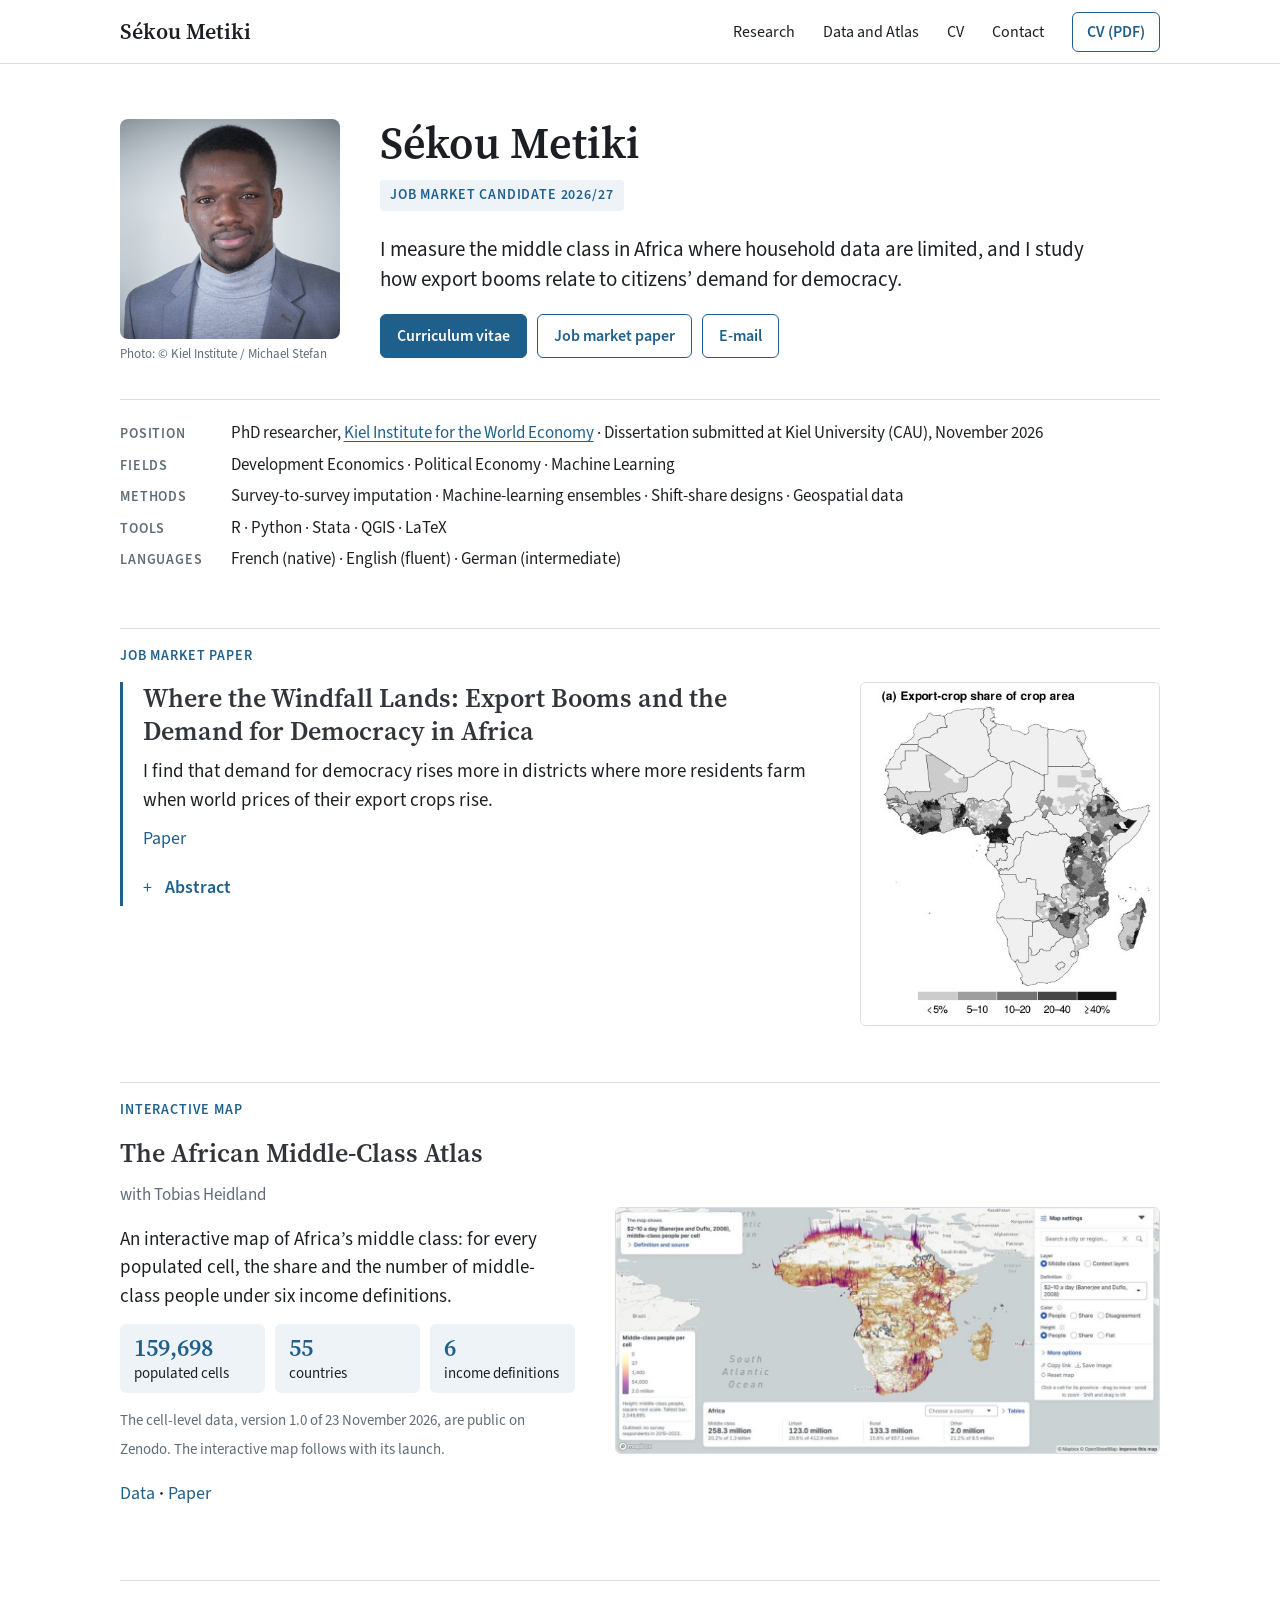
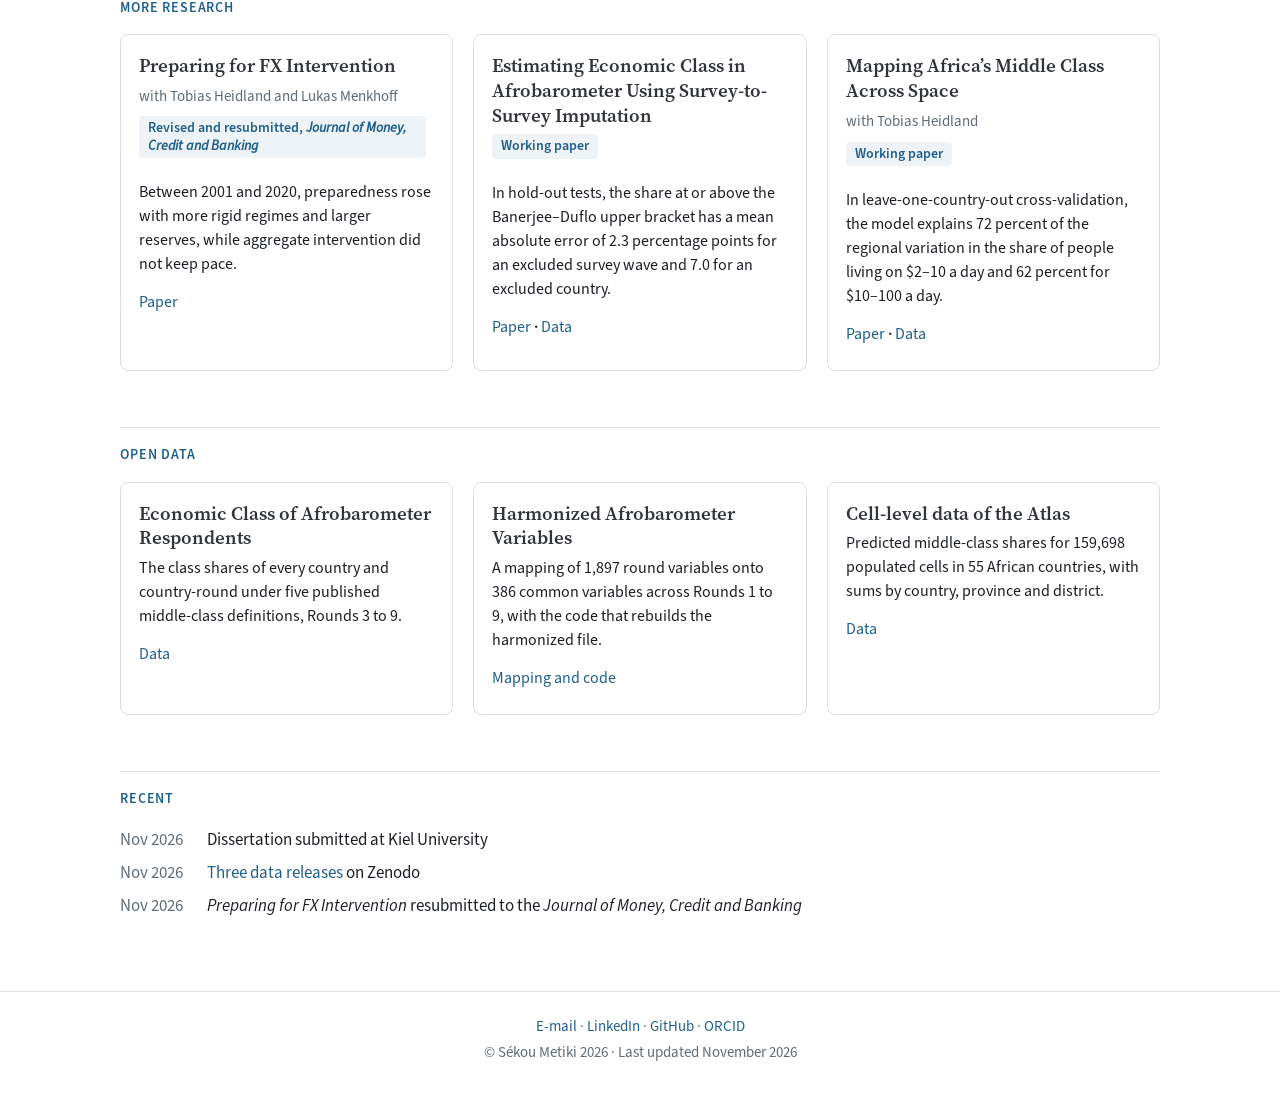
==== index.html @ 8aa30f5a "Shorten the link labels to Paper, Data, and Mapping and code" ====
<!DOCTYPE html>
<html xmlns="http://www.w3.org/1999/xhtml" lang="en" xml:lang="en"><head>

<meta charset="utf-8">
<meta name="generator" content="quarto-1.10.19">

<meta name="viewport" content="width=device-width, initial-scale=1.0, user-scalable=yes">

<meta name="description" content="Economist on the 2026/27 job market. I measure Africa’s middle class with surveys, satellite data and machine learning, and I study export booms and democracy.">

<title>Sékou Metiki – Development Economics and Political Economy</title>
<style>
/* Default styles provided by pandoc.
** See https://pandoc.org/MANUAL.html#variables-for-html for config info.
*/
span.smallcaps{font-variant: small-caps;}
div.columns{display: flex; gap: 1.5em;}
div.column{flex: auto;}
@media screen {
div.columns{gap: min(4vw, 1.5em);}
div.column{overflow-x: auto;}
}
div.hanging-indent{margin-left: 1.5em; text-indent: -1.5em;}
ul.task-list{list-style: none;}
ul.task-list li input[type="checkbox"] {
  width: 0.8em;
  margin: 0 0.8em 0.2em -1em; /* quarto-specific, see https://github.com/quarto-dev/quarto-cli/issues/4556 */ 
  vertical-align: middle;
}
</style>


<script src="site_libs/quarto-nav/quarto-nav.js"></script>
<link href="./www/favicon.png" rel="icon" type="image/png">
<script src="site_libs/clipboard/clipboard.min.js"></script>
<script src="site_libs/quarto-html/quarto.js" type="module"></script>
<script src="site_libs/quarto-html/tabsets/tabsets.js" type="module"></script>
<script src="site_libs/quarto-html/popper.min.js"></script>
<script src="site_libs/quarto-html/tippy.umd.min.js"></script>
<script src="site_libs/quarto-html/anchor.min.js"></script>
<link href="site_libs/quarto-html/tippy.css" rel="stylesheet">
<link href="site_libs/quarto-html/quarto-syntax-highlighting-bf27225e3a48a9273f3daa8f8e829971.css" rel="stylesheet" id="quarto-text-highlighting-styles">
<script src="site_libs/bootstrap/bootstrap.min.js"></script>
<link href="site_libs/bootstrap/bootstrap-icons.css" rel="stylesheet">
<link href="site_libs/bootstrap/bootstrap-e02f53e707f2a4eaf86a1c5f07f97d4b.min.css" rel="stylesheet" append-hash="true" id="quarto-bootstrap" data-mode="light">
<script id="quarto-search-options" type="application/json">{
  "language": {
    "search-no-results-text": "No results",
    "search-matching-documents-text": "matching documents",
    "search-copy-link-title": "Copy link to search",
    "search-hide-matches-text": "Hide additional matches",
    "search-more-match-text": "more match in this document",
    "search-more-matches-text": "more matches in this document",
    "search-clear-button-title": "Clear",
    "search-text-placeholder": "",
    "search-detached-cancel-button-title": "Cancel",
    "search-submit-button-title": "Submit",
    "search-label": "Search"
  }
}</script>
<style>html{ scroll-behavior: smooth; }</style>
<link rel="apple-touch-icon" href="www/apple-touch-icon.png">


<meta property="og:title" content="Sékou Metiki – Development Economics and Political Economy">
<meta property="og:description" content="Economist on the 2026/27 job market. I measure Africa’s middle class with surveys, satellite data and machine learning, and I study export booms and democracy.">
<meta property="og:image" content="https://sekoumetiki.com/www/og-card.jpg">
<meta property="og:site_name" content="Sékou Metiki">
<meta name="twitter:title" content="Sékou Metiki – Development Economics and Political Economy">
<meta name="twitter:description" content="Economist on the 2026/27 job market. I measure Africa’s middle class with surveys, satellite data and machine learning, and I study export booms and democracy.">
<meta name="twitter:image" content="https://sekoumetiki.com/www/og-card.jpg">
<meta name="twitter:card" content="summary_large_image">
<link rel="canonical" href="https://sekoumetiki.com/">
</head>

<body class="nav-fixed quarto-light">

<div id="quarto-search-results"></div>
  <header id="quarto-header" class="headroom fixed-top">
    <nav class="navbar navbar-expand-lg " data-bs-theme="dark">
      <div class="navbar-container container-fluid">
      <div class="navbar-brand-container mx-auto">
    <a class="navbar-brand" href="./index.html">
    <span class="navbar-title">Sékou Metiki</span>
    </a>
  </div>
          <button class="navbar-toggler" type="button" data-bs-toggle="collapse" data-bs-target="#navbarCollapse" aria-controls="navbarCollapse" role="menu" aria-expanded="false" aria-label="Toggle navigation" onclick="if (window.quartoToggleHeadroom) { window.quartoToggleHeadroom(); }">
  <span class="navbar-toggler-icon"></span>
</button>
          <div class="collapse navbar-collapse" id="navbarCollapse">
            <ul class="navbar-nav navbar-nav-scroll ms-auto">
  <li class="nav-item">
    <a class="nav-link" href="./research.html"> 
<span class="menu-text">Research</span></a>
  </li>  
  <li class="nav-item">
    <a class="nav-link" href="./data-products.html"> 
<span class="menu-text">Data and Atlas</span></a>
  </li>  
  <li class="nav-item">
    <a class="nav-link" href="./cv.html"> 
<span class="menu-text">CV</span></a>
  </li>  
  <li class="nav-item">
    <a class="nav-link" href="./contact.html"> 
<span class="menu-text">Contact</span></a>
  </li>  
  <li class="nav-item">
    <a class="nav-link" href="./www/cv.pdf"> 
<span class="menu-text">CV (PDF)</span></a>
  </li>  
</ul>
          </div> <!-- /navcollapse -->
            <div class="quarto-navbar-tools">
</div>
      </div> <!-- /container-fluid -->
    </nav>
</header>
<!-- content -->
<div id="quarto-content" class="quarto-container page-columns page-rows-contents page-layout-full page-navbar">
<!-- sidebar -->
<!-- margin-sidebar -->
    
<!-- main -->
<main class="content column-page" id="quarto-document-content"><header id="title-block-header" class="quarto-title-block"></header>




<div class="hero">
<div class="hero-photo">
<p><img src="www/profile.jpg" alt="Portrait of Sékou Metiki" width="640" height="640"></p>
<p><span class="photo-credit">Photo: © Kiel Institute / Michael Stefan</span></p>
</div>
<div class="hero-head">
<div class="hero-name" role="heading" aria-level="1">
Sékou Metiki
</div>
<div class="status-chip">
Job market candidate 2026/27
</div>
</div>
<div class="hero-body">
<div class="hero-lead">
<p>I measure the middle class in Africa where household data are limited, and I study how export booms relate to citizens’ demand for democracy.</p>
</div>
<div class="hero-actions">
  <a class="btn btn-primary" href="www/cv.pdf">Curriculum vitae</a>
  <a class="btn btn-outline-primary" href="https://www.ssrn.com/abstract=7686983" target="_blank" rel="noopener">Job market paper</a>
  <a class="btn btn-outline-primary" href="mailto:sekou.metiki@kielinstitut.de">E-mail</a>
</div>
<div class="hero-credit-small">
<p><span class="photo-credit">Photo: © Kiel Institute / Michael Stefan</span></p>
</div>
</div>
</div>
<dl class="facts">
  <dt>Position</dt><dd>PhD researcher, <a href="https://www.kielinstitut.de/experts/sekou-metiki/" target="_blank" rel="noopener">Kiel Institute for the World Economy</a> · Dissertation submitted at Kiel University (CAU), November 2026</dd>
  <dt>Fields</dt><dd>Development Economics · Political Economy · Machine Learning</dd>
  <dt>Methods</dt><dd>Survey-to-survey imputation · Machine-learning ensembles · Shift-share designs · Geospatial data</dd>
  <dt>Tools</dt><dd>R · Python · Stata · QGIS · LaTeX</dd>
  <dt>Languages</dt><dd>French (native) · English (fluent) · German (intermediate)</dd>
</dl>
<section id="job-market-paper" class="level2">
<h2 class="anchored" data-anchor-id="job-market-paper">Job market paper</h2>
<div class="feature feature-paper">
<section id="where-the-windfall-lands-export-booms-and-the-demand-for-democracy-in-africa" class="level3 feature-text feature-rule">
<h3 class="anchored" data-anchor-id="where-the-windfall-lands-export-booms-and-the-demand-for-democracy-in-africa"><a href="./research.html#jmp">Where the Windfall Lands: Export Booms and the Demand for Democracy in Africa</a></h3>
<div class="result" data-paper="jmp">
<p>I find that demand for democracy rises more in districts where more residents farm when world prices of their export crops rise.</p>
</div>
<p><span class="links"><a href="https://www.ssrn.com/abstract=7686983">Paper</a></span></p>
<details class="more">
<summary>
Abstract
</summary>
<div class="home-abstract">
<p>Do economic windfalls strengthen popular demand for democracy? Modernization theory predicts that higher household incomes increase demand for democracy by reducing reliance on political patrons, while rentier theories predict that windfalls captured by the state reinforce patronage and dependence. I link 125,659 Afrobarometer respondents (2005–2022) in 2,198 districts of 22 African countries to baseline crop maps and world prices. In a shift-share design that controls for expected price exposure, I compare districts with higher and lower shares of residents employed in farming. I find that demand for democracy rises more in districts where more residents farm when world prices of their export crops rise. For a one-standard-deviation three-year boom, the response is 0.025 standard deviations higher in a district with a 25-percentage-point higher farming share (<em>p</em> = 0.061 under a randomization test over the six price series). This is consistent with windfalls supporting democracy where they reach households and equally with state patronage lowering demand where few residents farm.</p>
</div>
</details>
</section>
<div class="feature-media">
<p><img src="www/research/windfall-export-crop-share.jpg" alt="Map of the export-crop share of crop area by district in the sample" width="420" height="482" loading="lazy"></p>
</div>
</div>
</section>
<section id="interactive-map" class="level2">
<h2 class="anchored" data-anchor-id="interactive-map">Interactive map</h2>
<div class="feature feature-wide">
<section id="the-african-middle-class-atlas" class="level3 feature-text">
<h3 class="anchored" data-anchor-id="the-african-middle-class-atlas"><a href="./data-products.html#atlas">The African Middle-Class Atlas</a></h3>
<p><span class="byline">with Tobias Heidland</span></p>
<div class="summary-line">
<p>An interactive map of Africa’s middle class: for every populated cell, the share and the number of middle-class people under six income definitions.</p>
</div>
<ul class="stats">
  <li><strong>159,698</strong> populated cells</li>
  <li><strong>55</strong> countries</li>
  <li><strong>6</strong> income definitions</li>
</ul>
<p><span class="updated">The cell-level data, version 1.0 of 23 November 2026, are public on Zenodo. The interactive map follows with its launch.</span></p>
<p><span class="links"><a href="https://doi.org/10.5281/zenodo.24451402">Data</a> · <a href="https://www.ssrn.com/abstract=7686998">Paper</a></span></p>
</section>
<div class="feature-media">
<p><img src="www/atlas/atlas-map.jpg" alt="The Atlas: a map of Africa with a bar on every populated cell for its number of middle-class people, with a legend, the map settings and the totals for Africa" width="1100" height="496" loading="lazy"></p>
</div>
</div>
</section>
<section id="more-research" class="level2">
<h2 class="anchored" data-anchor-id="more-research">More research</h2>
<div class="card-grid">
<section id="preparing-for-fx-intervention" class="level3 pcard">
<h3 class="anchored" data-anchor-id="preparing-for-fx-intervention"><a href="./research.html#fx-intervention">Preparing for FX Intervention</a></h3>
<p><span class="byline">with Tobias Heidland and Lukas Menkhoff</span></p>
<p><span class="venue"><span class="chip">Revised and resubmitted, <em>Journal of Money, Credit and Banking</em></span></span></p>
<div class="result" data-paper="fx-intervention">
<p>Between 2001 and 2020, preparedness rose with more rigid regimes and larger reserves, while aggregate intervention did not keep pace.</p>
</div>
<p><span class="links"><a href="https://www.ssrn.com/abstract=4869296">Paper</a></span></p>
</section>
<section id="estimating-economic-class-in-afrobarometer-using-survey-to-survey-imputation" class="level3 pcard">
<h3 class="anchored" data-anchor-id="estimating-economic-class-in-afrobarometer-using-survey-to-survey-imputation"><a href="./research.html#afrobarometer">Estimating Economic Class in Afrobarometer Using Survey-to-Survey Imputation</a></h3>
<p><span class="venue"><span class="chip">Working paper</span></span></p>
<div class="result" data-paper="afrobarometer">
<p>In hold-out tests, the share at or above the Banerjee–Duflo upper bracket has a mean absolute error of 2.3 percentage points for an excluded survey wave and 7.0 for an excluded country.</p>
</div>
<p><span class="links"><a href="https://www.ssrn.com/abstract=7687039">Paper</a> · <a href="./data-products.html#middle-class-shares">Data</a></span></p>
</section>
<section id="mapping-africas-middle-class-across-space" class="level3 pcard">
<h3 class="anchored" data-anchor-id="mapping-africas-middle-class-across-space"><a href="./research.html#mapping">Mapping Africa’s Middle Class Across Space</a></h3>
<p><span class="byline">with Tobias Heidland</span></p>
<p><span class="venue"><span class="chip">Working paper</span></span></p>
<div class="result" data-paper="mapping">
<p>In leave-one-country-out cross-validation, the model explains 72 percent of the regional variation in the share of people living on $2–10 a day and 62 percent for $10–100 a day.</p>
</div>
<p><span class="links"><a href="https://www.ssrn.com/abstract=7686998">Paper</a> · <a href="./data-products.html#atlas">Data</a></span></p>
</section>
</div>
</section>
<section id="open-data" class="level2">
<h2 class="anchored" data-anchor-id="open-data">Open data</h2>
<div class="card-grid">
<section id="economic-class-of-afrobarometer-respondents" class="level3 pcard">
<h3 class="anchored" data-anchor-id="economic-class-of-afrobarometer-respondents"><a href="./data-products.html#middle-class-shares">Economic Class of Afrobarometer Respondents</a></h3>
<p>The class shares of every country and country-round under five published middle-class definitions, Rounds 3 to 9.</p>
<p><span class="links"><a href="https://doi.org/10.5281/zenodo.24453160">Data</a></span></p>
</section>
<section id="harmonized-afrobarometer-variables" class="level3 pcard">
<h3 class="anchored" data-anchor-id="harmonized-afrobarometer-variables"><a href="./data-products.html#harmonized-variables">Harmonized Afrobarometer Variables</a></h3>
<p>A mapping of 1,897 round variables onto 386 common variables across Rounds 1 to 9, with the code that rebuilds the harmonized file.</p>
<p><span class="links"><a href="https://doi.org/10.5281/zenodo.24453207">Mapping and code</a></span></p>
</section>
<section id="cell-level-data-of-the-atlas" class="level3 pcard">
<h3 class="anchored" data-anchor-id="cell-level-data-of-the-atlas"><a href="./data-products.html#atlas">Cell-level data of the Atlas</a></h3>
<p>Predicted middle-class shares for 159,698 populated cells in 55 African countries, with sums by country, province and district.</p>
<p><span class="links"><a href="https://doi.org/10.5281/zenodo.24451402">Data</a></span></p>
</section>
</div>
</section>
<section id="recent" class="level2">
<h2 class="anchored" data-anchor-id="recent">Recent</h2>
<dl class="dated">
  <dt>Nov 2026</dt><dd>Dissertation submitted at Kiel University</dd>
  <dt>Nov 2026</dt><dd><a href="data-products.html">Three data releases</a> on Zenodo</dd>
  <dt>Nov 2026</dt><dd><em>Preparing for FX Intervention</em> resubmitted to the <em>Journal of Money, Credit and Banking</em></dd>
</dl>
<script type="application/ld+json">
{
  "@context": "https://schema.org",
  "@type": "Person",
  "name": "Sékou Metiki",
  "url": "https://sekoumetiki.com/",
  "image": "https://sekoumetiki.com/www/profile.jpg",
  "jobTitle": "PhD researcher in economics",
  "affiliation": { "@type": "Organization", "name": "Kiel Institute for the World Economy", "url": "https://www.kielinstitut.de/" },
  "knowsAbout": ["Development economics", "Political economy", "Machine learning"],
  "knowsLanguage": ["fr", "en", "de"],
  "sameAs": [
    "https://orcid.org/0009-0005-5144-4861",
    "https://www.linkedin.com/in/dieudonn%C3%A9-metiki-0b24941b2/",
    "https://github.com/Metiki",
    "https://www.kielinstitut.de/experts/sekou-metiki/"
  ]
}
</script>


</section>

</main> <!-- /main -->
<script id="quarto-html-after-body" type="application/javascript">
  window.document.addEventListener("DOMContentLoaded", function (event) {
    const icon = "";
    const anchorJS = new window.AnchorJS();
    anchorJS.options = {
      placement: 'right',
      icon: icon
    };
    anchorJS.add('.anchored');
    const isCodeAnnotation = (el) => {
      for (const clz of el.classList) {
        if (clz.startsWith('code-annotation-')) {                     
          return true;
        }
      }
      return false;
    }
    const onCopySuccess = function(e) {
      // button target
      const button = e.trigger;
      // don't keep focus
      button.blur();
      // flash "checked"
      button.classList.add('code-copy-button-checked');
      var currentTitle = button.getAttribute("title");
      button.setAttribute("title", "Copied!");
      let tooltip;
      if (window.bootstrap) {
        button.setAttribute("data-bs-toggle", "tooltip");
        button.setAttribute("data-bs-placement", "left");
        button.setAttribute("data-bs-title", "Copied!");
        tooltip = new bootstrap.Tooltip(button, 
          { trigger: "manual", 
            customClass: "code-copy-button-tooltip",
            offset: [0, -8]});
        tooltip.show();    
      }
      setTimeout(function() {
        if (tooltip) {
          tooltip.hide();
          button.removeAttribute("data-bs-title");
          button.removeAttribute("data-bs-toggle");
          button.removeAttribute("data-bs-placement");
        }
        button.setAttribute("title", currentTitle);
        button.classList.remove('code-copy-button-checked');
      }, 1000);
      // clear code selection
      e.clearSelection();
    }
    const getTextToCopy = function(trigger) {
      const outerScaffold = trigger.parentElement.cloneNode(true);
      const codeEl = outerScaffold.querySelector('code');
      for (const childEl of codeEl.children) {
        if (isCodeAnnotation(childEl)) {
          childEl.remove();
        }
      }
      return codeEl.innerText;
    }
    const clipboard = new window.ClipboardJS('.code-copy-button:not([data-in-quarto-modal])', {
      text: getTextToCopy
    });
    clipboard.on('success', onCopySuccess);
    if (window.document.getElementById('quarto-embedded-source-code-modal')) {
      const clipboardModal = new window.ClipboardJS('.code-copy-button[data-in-quarto-modal]', {
        text: getTextToCopy,
        container: window.document.getElementById('quarto-embedded-source-code-modal')
      });
      clipboardModal.on('success', onCopySuccess);
    }
      var localhostRegex = new RegExp(/^(?:http|https):\/\/localhost\:?[0-9]*\//);
      var mailtoRegex = new RegExp(/^mailto:/);
        var filterRegex = new RegExp("https:\/\/sekoumetiki\.com");
      var isInternal = (href) => {
          return filterRegex.test(href) || localhostRegex.test(href) || mailtoRegex.test(href);
      }
      // Inspect non-navigation links and adorn them if external
     var links = window.document.querySelectorAll('a[href]:not(.nav-link):not(.navbar-brand):not(.toc-action):not(.sidebar-link):not(.sidebar-item-toggle):not(.pagination-link):not(.no-external):not([aria-hidden]):not(.dropdown-item):not(.quarto-navigation-tool):not(.about-link)');
      for (var i=0; i<links.length; i++) {
        const link = links[i];
        if (!isInternal(link.href)) {
          // undo the damage that might have been done by quarto-nav.js in the case of
          // links that we want to consider external
          if (link.dataset.originalHref !== undefined) {
            link.href = link.dataset.originalHref;
          }
            // target, if specified
            link.setAttribute("target", "_blank");
            if (link.getAttribute("rel") === null) {
              link.setAttribute("rel", "noopener");
            }
        }
      }
    function tippyHover(el, contentFn, onTriggerFn, onUntriggerFn) {
      const config = {
        allowHTML: true,
        maxWidth: 500,
        delay: 100,
        arrow: false,
        appendTo: function(el) {
            return el.parentElement;
        },
        interactive: true,
        interactiveBorder: 10,
        theme: 'quarto',
        placement: 'bottom-start',
      };
      if (contentFn) {
        config.content = contentFn;
      }
      if (onTriggerFn) {
        config.onTrigger = onTriggerFn;
      }
      if (onUntriggerFn) {
        config.onUntrigger = onUntriggerFn;
      }
      window.tippy(el, config); 
    }
    const noterefs = window.document.querySelectorAll('a[role="doc-noteref"]');
    for (var i=0; i<noterefs.length; i++) {
      const ref = noterefs[i];
      tippyHover(ref, function() {
        // use id or data attribute instead here
        let href = ref.getAttribute('data-footnote-href') || ref.getAttribute('href');
        try { href = new URL(href).hash; } catch {}
        const id = href.replace(/^#\/?/, "");
        const note = window.document.getElementById(id);
        if (note) {
          return note.innerHTML;
        } else {
          return "";
        }
      });
    }
    const xrefs = window.document.querySelectorAll('a.quarto-xref');
    const processXRef = (id, note) => {
      // Strip column container classes
      const stripColumnClz = (el) => {
        el.classList.remove("page-full", "page-columns");
        if (el.children) {
          for (const child of el.children) {
            stripColumnClz(child);
          }
        }
      }
      stripColumnClz(note)
      if (id === null || id.startsWith('sec-')) {
        // Special case sections, only their first couple elements
        const container = document.createElement("div");
        if (note.children && note.children.length > 2) {
          container.appendChild(note.children[0].cloneNode(true));
          for (let i = 1; i < note.children.length; i++) {
            const child = note.children[i];
            if (child.tagName === "P" && child.innerText === "") {
              continue;
            } else {
              container.appendChild(child.cloneNode(true));
              break;
            }
          }
          if (window.Quarto?.typesetMath) {
            window.Quarto.typesetMath(container);
          }
          return container.innerHTML
        } else {
          if (window.Quarto?.typesetMath) {
            window.Quarto.typesetMath(note);
          }
          return note.innerHTML;
        }
      } else {
        // Remove any anchor links if they are present
        const anchorLink = note.querySelector('a.anchorjs-link');
        if (anchorLink) {
          anchorLink.remove();
        }
        if (window.Quarto?.typesetMath) {
          window.Quarto.typesetMath(note);
        }
        if (note.classList.contains("callout")) {
          return note.outerHTML;
        } else {
          return note.innerHTML;
        }
      }
    }
    for (var i=0; i<xrefs.length; i++) {
      const xref = xrefs[i];
      tippyHover(xref, undefined, function(instance) {
        instance.disable();
        let url = xref.getAttribute('href');
        let hash = undefined; 
        if (url.startsWith('#')) {
          hash = url;
        } else {
          try { hash = new URL(url).hash; } catch {}
        }
        if (hash) {
          const id = hash.replace(/^#\/?/, "");
          const note = window.document.getElementById(id);
          if (note !== null) {
            try {
              const html = processXRef(id, note.cloneNode(true));
              instance.setContent(html);
            } finally {
              instance.enable();
              instance.show();
            }
          } else {
            // See if we can fetch this
            fetch(url.split('#')[0])
            .then(res => res.text())
            .then(html => {
              const parser = new DOMParser();
              const htmlDoc = parser.parseFromString(html, "text/html");
              const note = htmlDoc.getElementById(id);
              if (note !== null) {
                const html = processXRef(id, note);
                instance.setContent(html);
              } 
            }).finally(() => {
              instance.enable();
              instance.show();
            });
          }
        } else {
          // See if we can fetch a full url (with no hash to target)
          // This is a special case and we should probably do some content thinning / targeting
          fetch(url)
          .then(res => res.text())
          .then(html => {
            const parser = new DOMParser();
            const htmlDoc = parser.parseFromString(html, "text/html");
            const note = htmlDoc.querySelector('main.content');
            if (note !== null) {
              // This should only happen for chapter cross references
              // (since there is no id in the URL)
              // remove the first header
              if (note.children.length > 0 && note.children[0].tagName === "HEADER") {
                note.children[0].remove();
              }
              const html = processXRef(null, note);
              instance.setContent(html);
            } 
          }).finally(() => {
            instance.enable();
            instance.show();
          });
        }
      }, function(instance) {
      });
    }
        let selectedAnnoteEl;
        const selectorForAnnotation = ( cell, annotation) => {
          let cellAttr = 'data-code-cell="' + cell + '"';
          let lineAttr = 'data-code-annotation="' +  annotation + '"';
          const selector = 'span[' + cellAttr + '][' + lineAttr + ']';
          return selector;
        }
        const selectCodeLines = (annoteEl) => {
          const doc = window.document;
          const targetCell = annoteEl.getAttribute("data-target-cell");
          const targetAnnotation = annoteEl.getAttribute("data-target-annotation");
          const annoteSpan = window.document.querySelector(selectorForAnnotation(targetCell, targetAnnotation));
          const lines = annoteSpan.getAttribute("data-code-lines").split(",");
          const lineIds = lines.map((line) => {
            return targetCell + "-" + line;
          })
          let top = null;
          let height = null;
          let parent = null;
          if (lineIds.length > 0) {
              //compute the position of the single el (top and bottom and make a div)
              const el = window.document.getElementById(lineIds[0]);
              top = el.offsetTop;
              height = el.offsetHeight;
              parent = el.parentElement.parentElement;
            if (lineIds.length > 1) {
              const lastEl = window.document.getElementById(lineIds[lineIds.length - 1]);
              const bottom = lastEl.offsetTop + lastEl.offsetHeight;
              height = bottom - top;
            }
            if (top !== null && height !== null && parent !== null) {
              // cook up a div (if necessary) and position it 
              let div = window.document.getElementById("code-annotation-line-highlight");
              if (div === null) {
                div = window.document.createElement("div");
                div.setAttribute("id", "code-annotation-line-highlight");
                div.style.position = 'absolute';
                parent.appendChild(div);
              }
              div.style.top = top - 2 + "px";
              div.style.height = height + 4 + "px";
              div.style.left = 0;
              let gutterDiv = window.document.getElementById("code-annotation-line-highlight-gutter");
              if (gutterDiv === null) {
                gutterDiv = window.document.createElement("div");
                gutterDiv.setAttribute("id", "code-annotation-line-highlight-gutter");
                gutterDiv.style.position = 'absolute';
                const codeCell = window.document.getElementById(targetCell);
                const gutter = codeCell.querySelector('.code-annotation-gutter');
                gutter.appendChild(gutterDiv);
              }
              gutterDiv.style.top = top - 2 + "px";
              gutterDiv.style.height = height + 4 + "px";
            }
            selectedAnnoteEl = annoteEl;
          }
        };
        const unselectCodeLines = () => {
          const elementsIds = ["code-annotation-line-highlight", "code-annotation-line-highlight-gutter"];
          elementsIds.forEach((elId) => {
            const div = window.document.getElementById(elId);
            if (div) {
              div.remove();
            }
          });
          selectedAnnoteEl = undefined;
        };
          // Handle positioning of the toggle
      window.addEventListener(
        "resize",
        throttle(() => {
          elRect = undefined;
          if (selectedAnnoteEl) {
            selectCodeLines(selectedAnnoteEl);
          }
        }, 10)
      );
      function throttle(fn, ms) {
      let throttle = false;
      let timer;
        return (...args) => {
          if(!throttle) { // first call gets through
              fn.apply(this, args);
              throttle = true;
          } else { // all the others get throttled
              if(timer) clearTimeout(timer); // cancel #2
              timer = setTimeout(() => {
                fn.apply(this, args);
                timer = throttle = false;
              }, ms);
          }
        };
      }
        // Attach click handler to the DT
        const annoteDls = window.document.querySelectorAll('dt[data-target-cell]');
        for (const annoteDlNode of annoteDls) {
          annoteDlNode.addEventListener('click', (event) => {
            const clickedEl = event.target;
            if (clickedEl !== selectedAnnoteEl) {
              unselectCodeLines();
              const activeEl = window.document.querySelector('dt[data-target-cell].code-annotation-active');
              if (activeEl) {
                activeEl.classList.remove('code-annotation-active');
              }
              selectCodeLines(clickedEl);
              clickedEl.classList.add('code-annotation-active');
            } else {
              // Unselect the line
              unselectCodeLines();
              clickedEl.classList.remove('code-annotation-active');
            }
          });
        }
    const findCites = (el) => {
      const parentEl = el.parentElement;
      if (parentEl) {
        const cites = parentEl.dataset.cites;
        if (cites) {
          return {
            el,
            cites: cites.split(' ')
          };
        } else {
          return findCites(el.parentElement)
        }
      } else {
        return undefined;
      }
    };
    var bibliorefs = window.document.querySelectorAll('a[role="doc-biblioref"]');
    for (var i=0; i<bibliorefs.length; i++) {
      const ref = bibliorefs[i];
      const citeInfo = findCites(ref);
      if (citeInfo) {
        tippyHover(citeInfo.el, function() {
          var popup = window.document.createElement('div');
          citeInfo.cites.forEach(function(cite) {
            var citeDiv = window.document.createElement('div');
            citeDiv.classList.add('hanging-indent');
            citeDiv.classList.add('csl-entry');
            var biblioDiv = window.document.getElementById('ref-' + cite);
            if (biblioDiv) {
              citeDiv.innerHTML = biblioDiv.innerHTML;
            }
            popup.appendChild(citeDiv);
          });
          return popup.innerHTML;
        });
      }
    }
  });
  </script>
</div> <!-- /content -->
<footer class="footer">
  <div class="nav-footer">
    <div class="nav-footer-left">
      &nbsp;
    </div>   
    <div class="nav-footer-center">
<p><a href="mailto:sekou.metiki@kielinstitut.de">E-mail</a> · <a href="https://www.linkedin.com/in/dieudonn%C3%A9-metiki-0b24941b2/">LinkedIn</a> · <a href="https://github.com/Metiki">GitHub</a> · <a href="https://orcid.org/0009-0005-5144-4861">ORCID</a></p>
<p>© Sékou Metiki 2026 · Last updated November 2026</p>
</div>
    <div class="nav-footer-right">
      &nbsp;
    </div>
  </div>
</footer>




<script src="site_libs/quarto-html/zenscroll-min.js"></script>
</body></html>
---- site_libs/quarto-html/tippy.css ----
.tippy-box[data-animation=fade][data-state=hidden]{opacity:0}[data-tippy-root]{max-width:calc(100vw - 10px)}.tippy-box{position:relative;background-color:#333;color:#fff;border-radius:4px;font-size:14px;line-height:1.4;white-space:normal;outline:0;transition-property:transform,visibility,opacity}.tippy-box[data-placement^=top]>.tippy-arrow{bottom:0}.tippy-box[data-placement^=top]>.tippy-arrow:before{bottom:-7px;left:0;border-width:8px 8px 0;border-top-color:initial;transform-origin:center top}.tippy-box[data-placement^=bottom]>.tippy-arrow{top:0}.tippy-box[data-placement^=bottom]>.tippy-arrow:before{top:-7px;left:0;border-width:0 8px 8px;border-bottom-color:initial;transform-origin:center bottom}.tippy-box[data-placement^=left]>.tippy-arrow{right:0}.tippy-box[data-placement^=left]>.tippy-arrow:before{border-width:8px 0 8px 8px;border-left-color:initial;right:-7px;transform-origin:center left}.tippy-box[data-placement^=right]>.tippy-arrow{left:0}.tippy-box[data-placement^=right]>.tippy-arrow:before{left:-7px;border-width:8px 8px 8px 0;border-right-color:initial;transform-origin:center right}.tippy-box[data-inertia][data-state=visible]{transition-timing-function:cubic-bezier(.54,1.5,.38,1.11)}.tippy-arrow{width:16px;height:16px;color:#333}.tippy-arrow:before{content:"";position:absolute;border-color:transparent;border-style:solid}.tippy-content{position:relative;padding:5px 9px;z-index:1}
---- site_libs/quarto-html/quarto-syntax-highlighting-bf27225e3a48a9273f3daa8f8e829971.css ----
/* quarto syntax highlight colors */
:root {
  --quarto-hl-ot-color: #003B4F;
  --quarto-hl-at-color: #657422;
  --quarto-hl-ss-color: #20794D;
  --quarto-hl-an-color: #5E5E5E;
  --quarto-hl-fu-color: #4758AB;
  --quarto-hl-st-color: #20794D;
  --quarto-hl-cf-color: #003B4F;
  --quarto-hl-op-color: #5E5E5E;
  --quarto-hl-er-color: #AD0000;
  --quarto-hl-bn-color: #AD0000;
  --quarto-hl-al-color: #AD0000;
  --quarto-hl-va-color: #111111;
  --quarto-hl-bu-color: inherit;
  --quarto-hl-ex-color: inherit;
  --quarto-hl-pp-color: #AD0000;
  --quarto-hl-in-color: #5E5E5E;
  --quarto-hl-vs-color: #20794D;
  --quarto-hl-wa-color: #5E5E5E;
  --quarto-hl-do-color: #5E5E5E;
  --quarto-hl-im-color: #00769E;
  --quarto-hl-ch-color: #20794D;
  --quarto-hl-dt-color: #AD0000;
  --quarto-hl-fl-color: #AD0000;
  --quarto-hl-co-color: #5E5E5E;
  --quarto-hl-cv-color: #5E5E5E;
  --quarto-hl-cn-color: #8f5902;
  --quarto-hl-sc-color: #5E5E5E;
  --quarto-hl-dv-color: #AD0000;
  --quarto-hl-kw-color: #003B4F;
}

/* other quarto variables */
:root {
  --quarto-font-monospace: SFMono-Regular, Menlo, Monaco, Consolas, "Liberation Mono", "Courier New", monospace;
}

/* syntax highlight based on Pandoc's rules */
pre > code.sourceCode > span {
  color: #003B4F;
}

code.sourceCode > span {
  color: #003B4F;
}

div.sourceCode,
div.sourceCode pre.sourceCode {
  color: #003B4F;
}

/* Normal */
code span {
  color: #003B4F;
}

/* Alert */
code span.al {
  color: #AD0000;
  font-style: inherit;
}

/* Annotation */
code span.an {
  color: #5E5E5E;
  font-style: inherit;
}

/* Attribute */
code span.at {
  color: #657422;
  font-style: inherit;
}

/* BaseN */
code span.bn {
  color: #AD0000;
  font-style: inherit;
}

/* BuiltIn */
code span.bu {
  font-style: inherit;
}

/* ControlFlow */
code span.cf {
  color: #003B4F;
  font-weight: bold;
  font-style: inherit;
}

/* Char */
code span.ch {
  color: #20794D;
  font-style: inherit;
}

/* Constant */
code span.cn {
  color: #8f5902;
  font-style: inherit;
}

/* Comment */
code span.co {
  color: #5E5E5E;
  font-style: inherit;
}

/* CommentVar */
code span.cv {
  color: #5E5E5E;
  font-style: italic;
}

/* Documentation */
code span.do {
  color: #5E5E5E;
  font-style: italic;
}

/* DataType */
code span.dt {
  color: #AD0000;
  font-style: inherit;
}

/* DecVal */
code span.dv {
  color: #AD0000;
  font-style: inherit;
}

/* Error */
code span.er {
  color: #AD0000;
  font-style: inherit;
}

/* Extension */
code span.ex {
  font-style: inherit;
}

/* Float */
code span.fl {
  color: #AD0000;
  font-style: inherit;
}

/* Function */
code span.fu {
  color: #4758AB;
  font-style: inherit;
}

/* Import */
code span.im {
  color: #00769E;
  font-style: inherit;
}

/* Information */
code span.in {
  color: #5E5E5E;
  font-style: inherit;
}

/* Keyword */
code span.kw {
  color: #003B4F;
  font-weight: bold;
  font-style: inherit;
}

/* Operator */
code span.op {
  color: #5E5E5E;
  font-style: inherit;
}

/* Other */
code span.ot {
  color: #003B4F;
  font-style: inherit;
}

/* Preprocessor */
code span.pp {
  color: #AD0000;
  font-style: inherit;
}

/* SpecialChar */
code span.sc {
  color: #5E5E5E;
  font-style: inherit;
}

/* SpecialString */
code span.ss {
  color: #20794D;
  font-style: inherit;
}

/* String */
code span.st {
  color: #20794D;
  font-style: inherit;
}

/* Variable */
code span.va {
  color: #111111;
  font-style: inherit;
}

/* VerbatimString */
code span.vs {
  color: #20794D;
  font-style: inherit;
}

/* Warning */
code span.wa {
  color: #5E5E5E;
  font-style: italic;
}

.prevent-inlining {
  content: "</";
}

/*# sourceMappingURL=8be38f48d34c45af72792cbd699585e7.css.map */
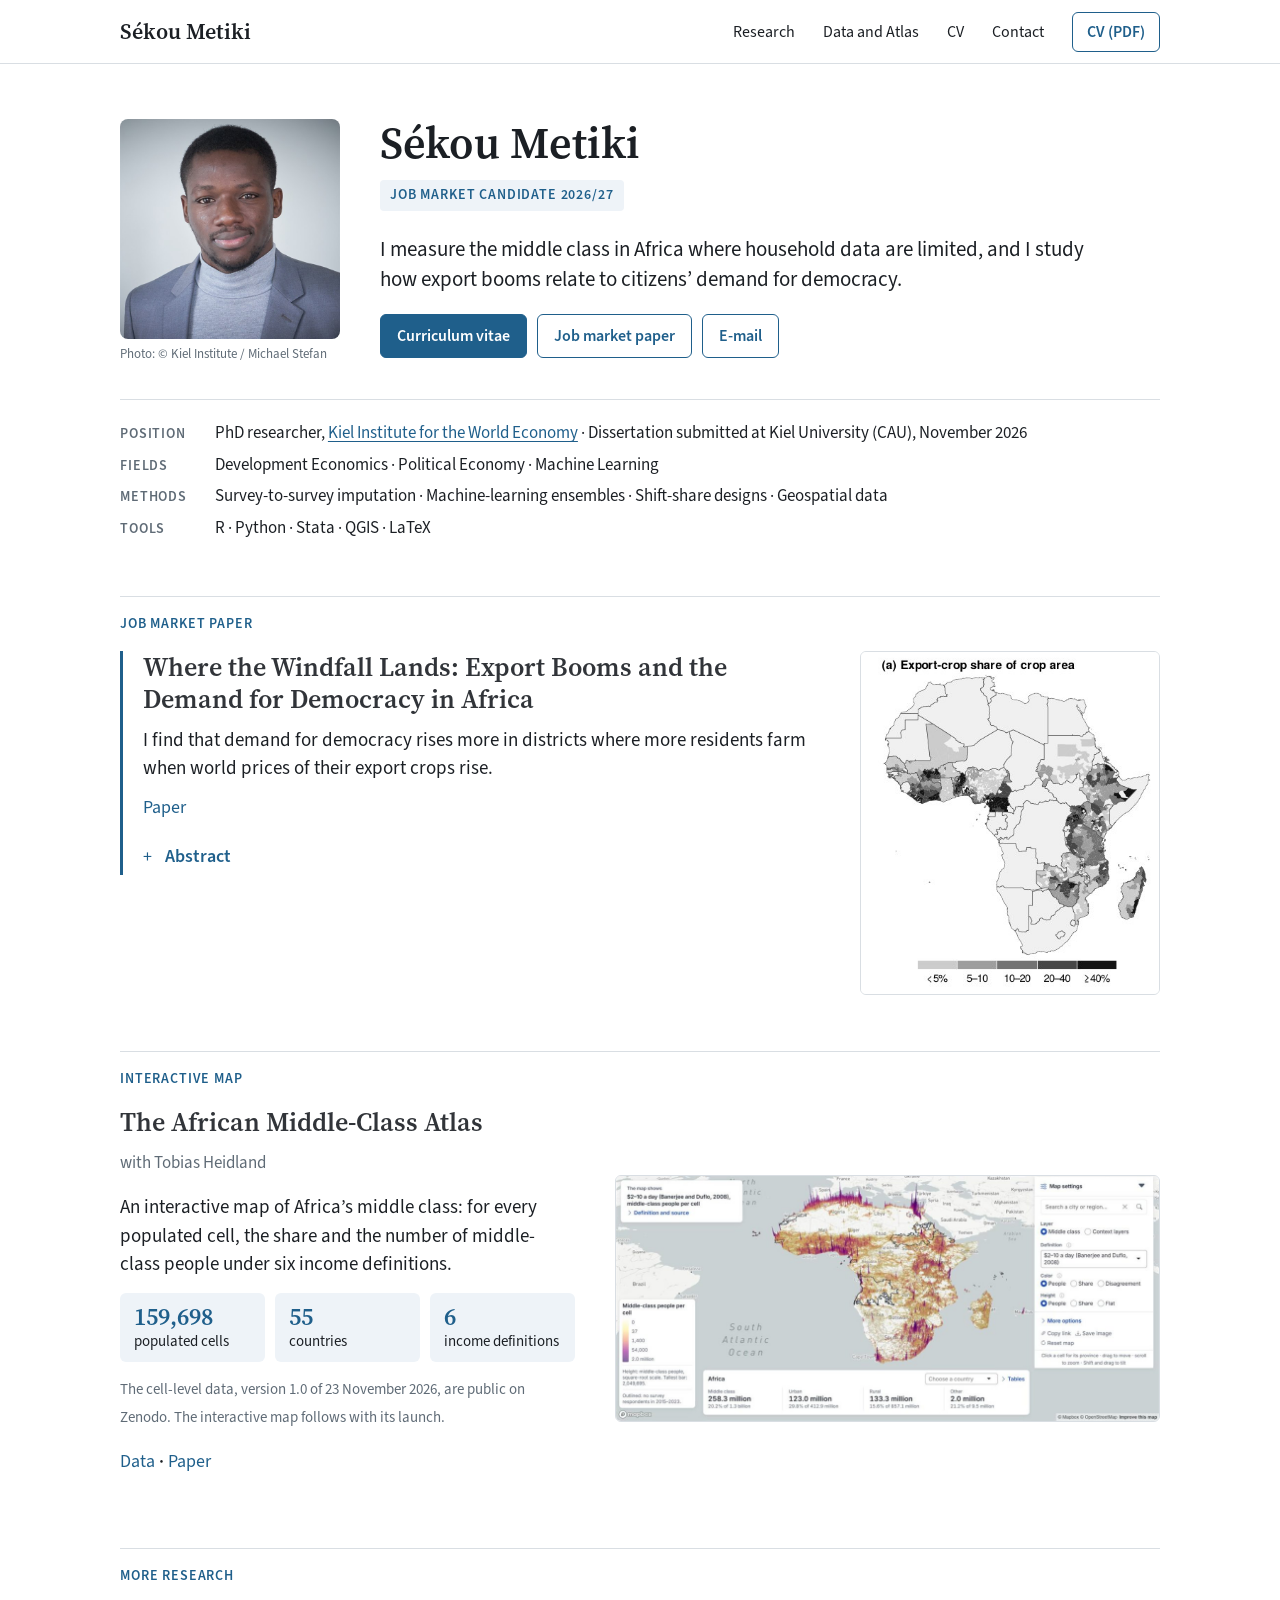
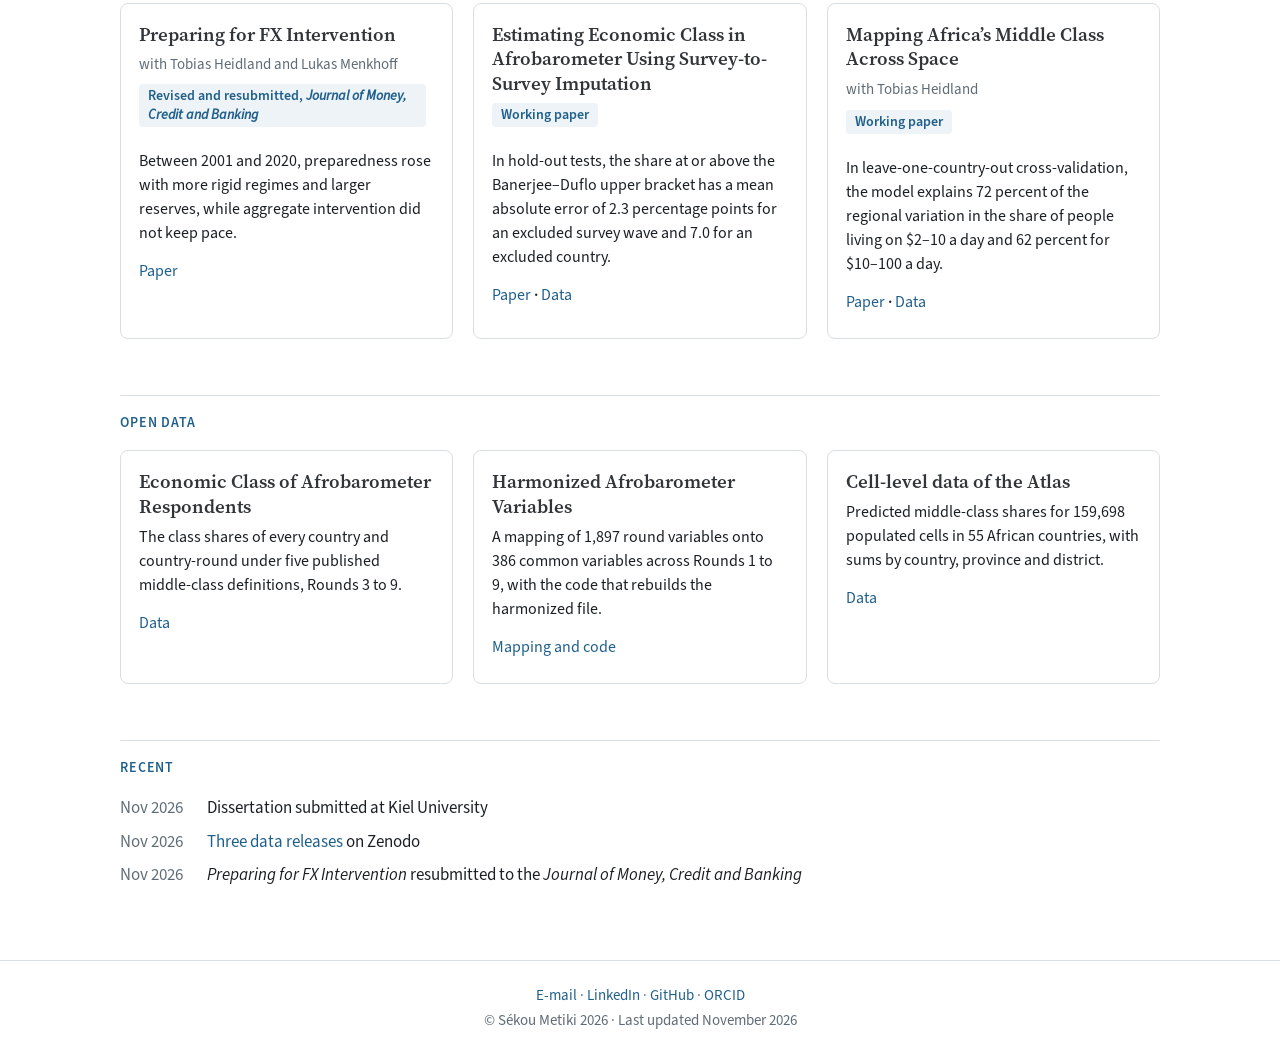
==== commit cf5a3265: "Remove the languages from the home page" ====
--- a/index.html
+++ b/index.html
@@ -159,7 +159,6 @@
   <dt>Fields</dt><dd>Development Economics · Political Economy · Machine Learning</dd>
   <dt>Methods</dt><dd>Survey-to-survey imputation · Machine-learning ensembles · Shift-share designs · Geospatial data</dd>
   <dt>Tools</dt><dd>R · Python · Stata · QGIS · LaTeX</dd>
-  <dt>Languages</dt><dd>French (native) · English (fluent) · German (intermediate)</dd>
 </dl>
 <section id="job-market-paper" class="level2">
 <h2 class="anchored" data-anchor-id="job-market-paper">Job market paper</h2>
@@ -274,7 +273,6 @@
   "jobTitle": "PhD researcher in economics",
   "affiliation": { "@type": "Organization", "name": "Kiel Institute for the World Economy", "url": "https://www.kielinstitut.de/" },
   "knowsAbout": ["Development economics", "Political economy", "Machine learning"],
-  "knowsLanguage": ["fr", "en", "de"],
   "sameAs": [
     "https://orcid.org/0009-0005-5144-4861",
     "https://www.linkedin.com/in/dieudonn%C3%A9-metiki-0b24941b2/",
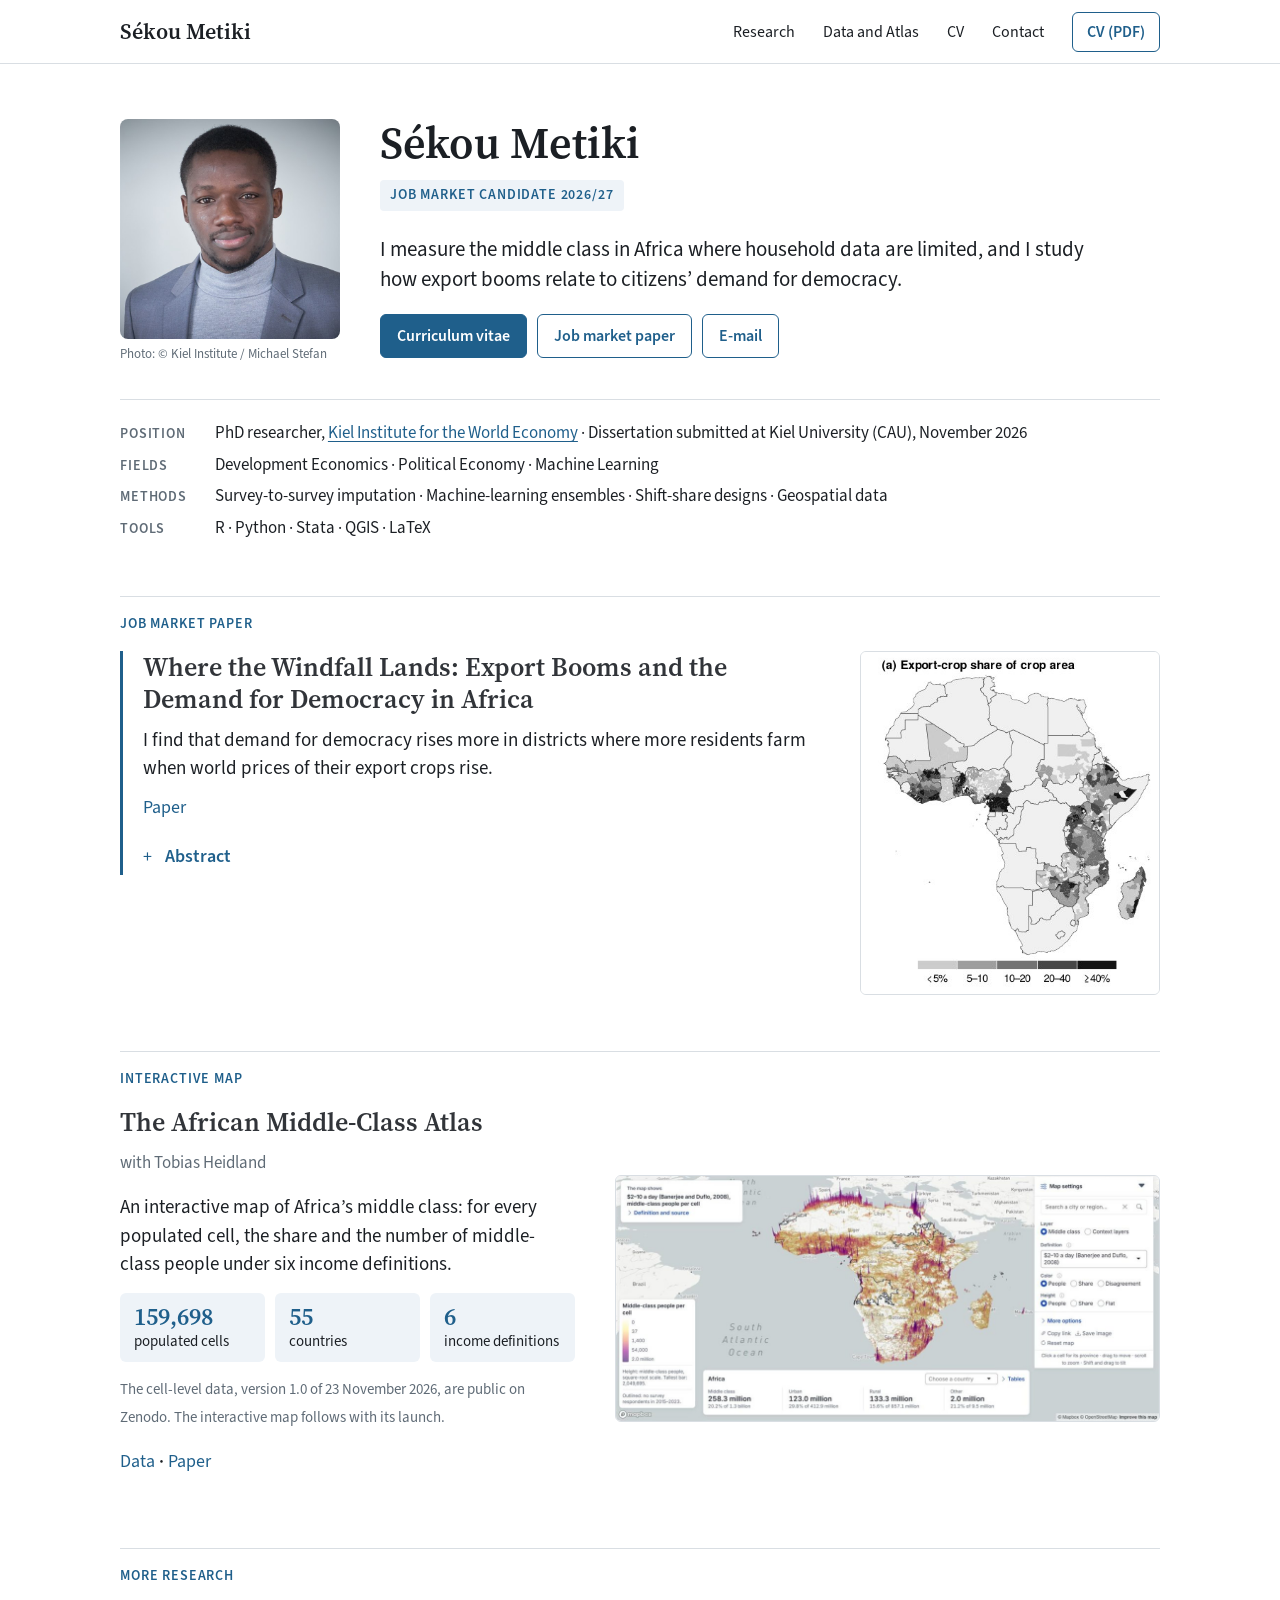
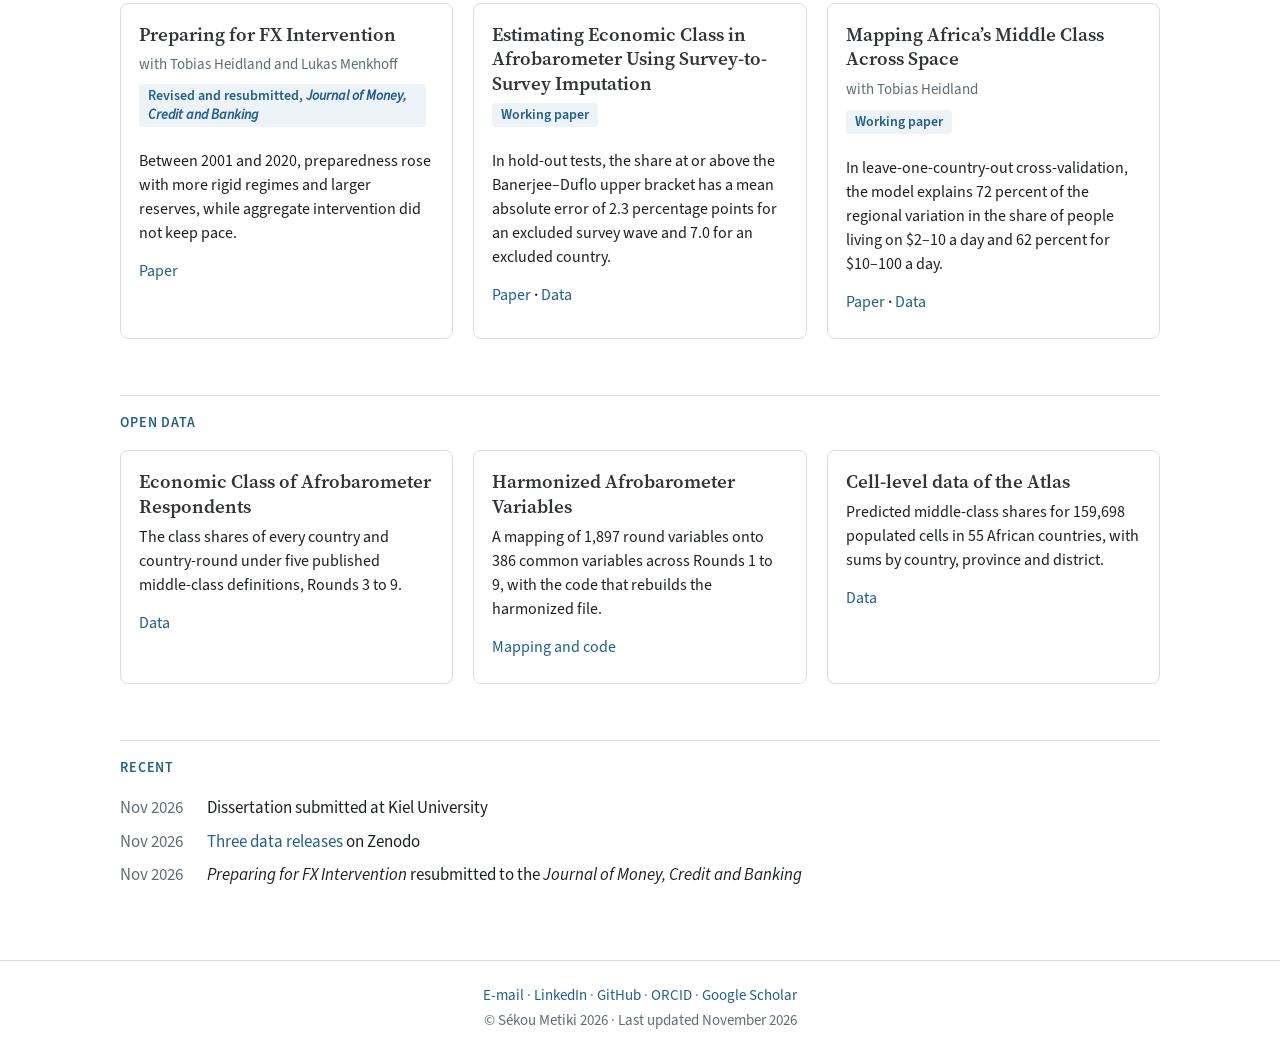
==== commit 1dc29a26: "Add a page for each paper and each data release; link Google Scholar" ====
--- a/index.html
+++ b/index.html
@@ -42,7 +42,7 @@
 <link href="site_libs/quarto-html/quarto-syntax-highlighting-bf27225e3a48a9273f3daa8f8e829971.css" rel="stylesheet" id="quarto-text-highlighting-styles">
 <script src="site_libs/bootstrap/bootstrap.min.js"></script>
 <link href="site_libs/bootstrap/bootstrap-icons.css" rel="stylesheet">
-<link href="site_libs/bootstrap/bootstrap-e02f53e707f2a4eaf86a1c5f07f97d4b.min.css" rel="stylesheet" append-hash="true" id="quarto-bootstrap" data-mode="light">
+<link href="site_libs/bootstrap/bootstrap-763a885fac95e56f9dcf6519cffa5adc.min.css" rel="stylesheet" append-hash="true" id="quarto-bootstrap" data-mode="light">
 <script id="quarto-search-options" type="application/json">{
   "language": {
     "search-no-results-text": "No results",
@@ -164,7 +164,7 @@
 <h2 class="anchored" data-anchor-id="job-market-paper">Job market paper</h2>
 <div class="feature feature-paper">
 <section id="where-the-windfall-lands-export-booms-and-the-demand-for-democracy-in-africa" class="level3 feature-text feature-rule">
-<h3 class="anchored" data-anchor-id="where-the-windfall-lands-export-booms-and-the-demand-for-democracy-in-africa"><a href="./research.html#jmp">Where the Windfall Lands: Export Booms and the Demand for Democracy in Africa</a></h3>
+<h3 class="anchored" data-anchor-id="where-the-windfall-lands-export-booms-and-the-demand-for-democracy-in-africa"><a href="./where-the-windfall-lands.html">Where the Windfall Lands: Export Booms and the Demand for Democracy in Africa</a></h3>
 <div class="result" data-paper="jmp">
 <p>I find that demand for democracy rises more in districts where more residents farm when world prices of their export crops rise.</p>
 </div>
@@ -209,7 +209,7 @@
 <h2 class="anchored" data-anchor-id="more-research">More research</h2>
 <div class="card-grid">
 <section id="preparing-for-fx-intervention" class="level3 pcard">
-<h3 class="anchored" data-anchor-id="preparing-for-fx-intervention"><a href="./research.html#fx-intervention">Preparing for FX Intervention</a></h3>
+<h3 class="anchored" data-anchor-id="preparing-for-fx-intervention"><a href="./preparing-for-fx-intervention.html">Preparing for FX Intervention</a></h3>
 <p><span class="byline">with Tobias Heidland and Lukas Menkhoff</span></p>
 <p><span class="venue"><span class="chip">Revised and resubmitted, <em>Journal of Money, Credit and Banking</em></span></span></p>
 <div class="result" data-paper="fx-intervention">
@@ -218,7 +218,7 @@
 <p><span class="links"><a href="https://www.ssrn.com/abstract=4869296">Paper</a></span></p>
 </section>
 <section id="estimating-economic-class-in-afrobarometer-using-survey-to-survey-imputation" class="level3 pcard">
-<h3 class="anchored" data-anchor-id="estimating-economic-class-in-afrobarometer-using-survey-to-survey-imputation"><a href="./research.html#afrobarometer">Estimating Economic Class in Afrobarometer Using Survey-to-Survey Imputation</a></h3>
+<h3 class="anchored" data-anchor-id="estimating-economic-class-in-afrobarometer-using-survey-to-survey-imputation"><a href="./economic-class-in-afrobarometer.html">Estimating Economic Class in Afrobarometer Using Survey-to-Survey Imputation</a></h3>
 <p><span class="venue"><span class="chip">Working paper</span></span></p>
 <div class="result" data-paper="afrobarometer">
 <p>In hold-out tests, the share at or above the Banerjee–Duflo upper bracket has a mean absolute error of 2.3 percentage points for an excluded survey wave and 7.0 for an excluded country.</p>
@@ -226,7 +226,7 @@
 <p><span class="links"><a href="https://www.ssrn.com/abstract=7687039">Paper</a> · <a href="./data-products.html#middle-class-shares">Data</a></span></p>
 </section>
 <section id="mapping-africas-middle-class-across-space" class="level3 pcard">
-<h3 class="anchored" data-anchor-id="mapping-africas-middle-class-across-space"><a href="./research.html#mapping">Mapping Africa’s Middle Class Across Space</a></h3>
+<h3 class="anchored" data-anchor-id="mapping-africas-middle-class-across-space"><a href="./mapping-africas-middle-class.html">Mapping Africa’s Middle Class Across Space</a></h3>
 <p><span class="byline">with Tobias Heidland</span></p>
 <p><span class="venue"><span class="chip">Working paper</span></span></p>
 <div class="result" data-paper="mapping">
@@ -240,17 +240,17 @@
 <h2 class="anchored" data-anchor-id="open-data">Open data</h2>
 <div class="card-grid">
 <section id="economic-class-of-afrobarometer-respondents" class="level3 pcard">
-<h3 class="anchored" data-anchor-id="economic-class-of-afrobarometer-respondents"><a href="./data-products.html#middle-class-shares">Economic Class of Afrobarometer Respondents</a></h3>
+<h3 class="anchored" data-anchor-id="economic-class-of-afrobarometer-respondents"><a href="./afrobarometer-economic-class-data.html">Economic Class of Afrobarometer Respondents</a></h3>
 <p>The class shares of every country and country-round under five published middle-class definitions, Rounds 3 to 9.</p>
 <p><span class="links"><a href="https://doi.org/10.5281/zenodo.24453160">Data</a></span></p>
 </section>
 <section id="harmonized-afrobarometer-variables" class="level3 pcard">
-<h3 class="anchored" data-anchor-id="harmonized-afrobarometer-variables"><a href="./data-products.html#harmonized-variables">Harmonized Afrobarometer Variables</a></h3>
+<h3 class="anchored" data-anchor-id="harmonized-afrobarometer-variables"><a href="./afrobarometer-harmonized-variables.html">Harmonized Afrobarometer Variables</a></h3>
 <p>A mapping of 1,897 round variables onto 386 common variables across Rounds 1 to 9, with the code that rebuilds the harmonized file.</p>
 <p><span class="links"><a href="https://doi.org/10.5281/zenodo.24453207">Mapping and code</a></span></p>
 </section>
 <section id="cell-level-data-of-the-atlas" class="level3 pcard">
-<h3 class="anchored" data-anchor-id="cell-level-data-of-the-atlas"><a href="./data-products.html#atlas">Cell-level data of the Atlas</a></h3>
+<h3 class="anchored" data-anchor-id="cell-level-data-of-the-atlas"><a href="./africa-middle-class-cell-data.html">Cell-level data of the Atlas</a></h3>
 <p>Predicted middle-class shares for 159,698 populated cells in 55 African countries, with sums by country, province and district.</p>
 <p><span class="links"><a href="https://doi.org/10.5281/zenodo.24451402">Data</a></span></p>
 </section>
@@ -275,6 +275,7 @@
   "knowsAbout": ["Development economics", "Political economy", "Machine learning"],
   "sameAs": [
     "https://orcid.org/0009-0005-5144-4861",
+    "https://scholar.google.com/citations?user=QThCY3wAAAAJ",
     "https://www.linkedin.com/in/dieudonn%C3%A9-metiki-0b24941b2/",
     "https://github.com/Metiki",
     "https://www.kielinstitut.de/experts/sekou-metiki/"
@@ -698,7 +699,7 @@
       &nbsp;
     </div>   
     <div class="nav-footer-center">
-<p><a href="mailto:sekou.metiki@kielinstitut.de">E-mail</a> · <a href="https://www.linkedin.com/in/dieudonn%C3%A9-metiki-0b24941b2/">LinkedIn</a> · <a href="https://github.com/Metiki">GitHub</a> · <a href="https://orcid.org/0009-0005-5144-4861">ORCID</a></p>
+<p><a href="mailto:sekou.metiki@kielinstitut.de">E-mail</a> · <a href="https://www.linkedin.com/in/dieudonn%C3%A9-metiki-0b24941b2/">LinkedIn</a> · <a href="https://github.com/Metiki">GitHub</a> · <a href="https://orcid.org/0009-0005-5144-4861">ORCID</a> · <a href="https://scholar.google.com/citations?user=QThCY3wAAAAJ">Google Scholar</a></p>
 <p>© Sékou Metiki 2026 · Last updated November 2026</p>
 </div>
     <div class="nav-footer-right">
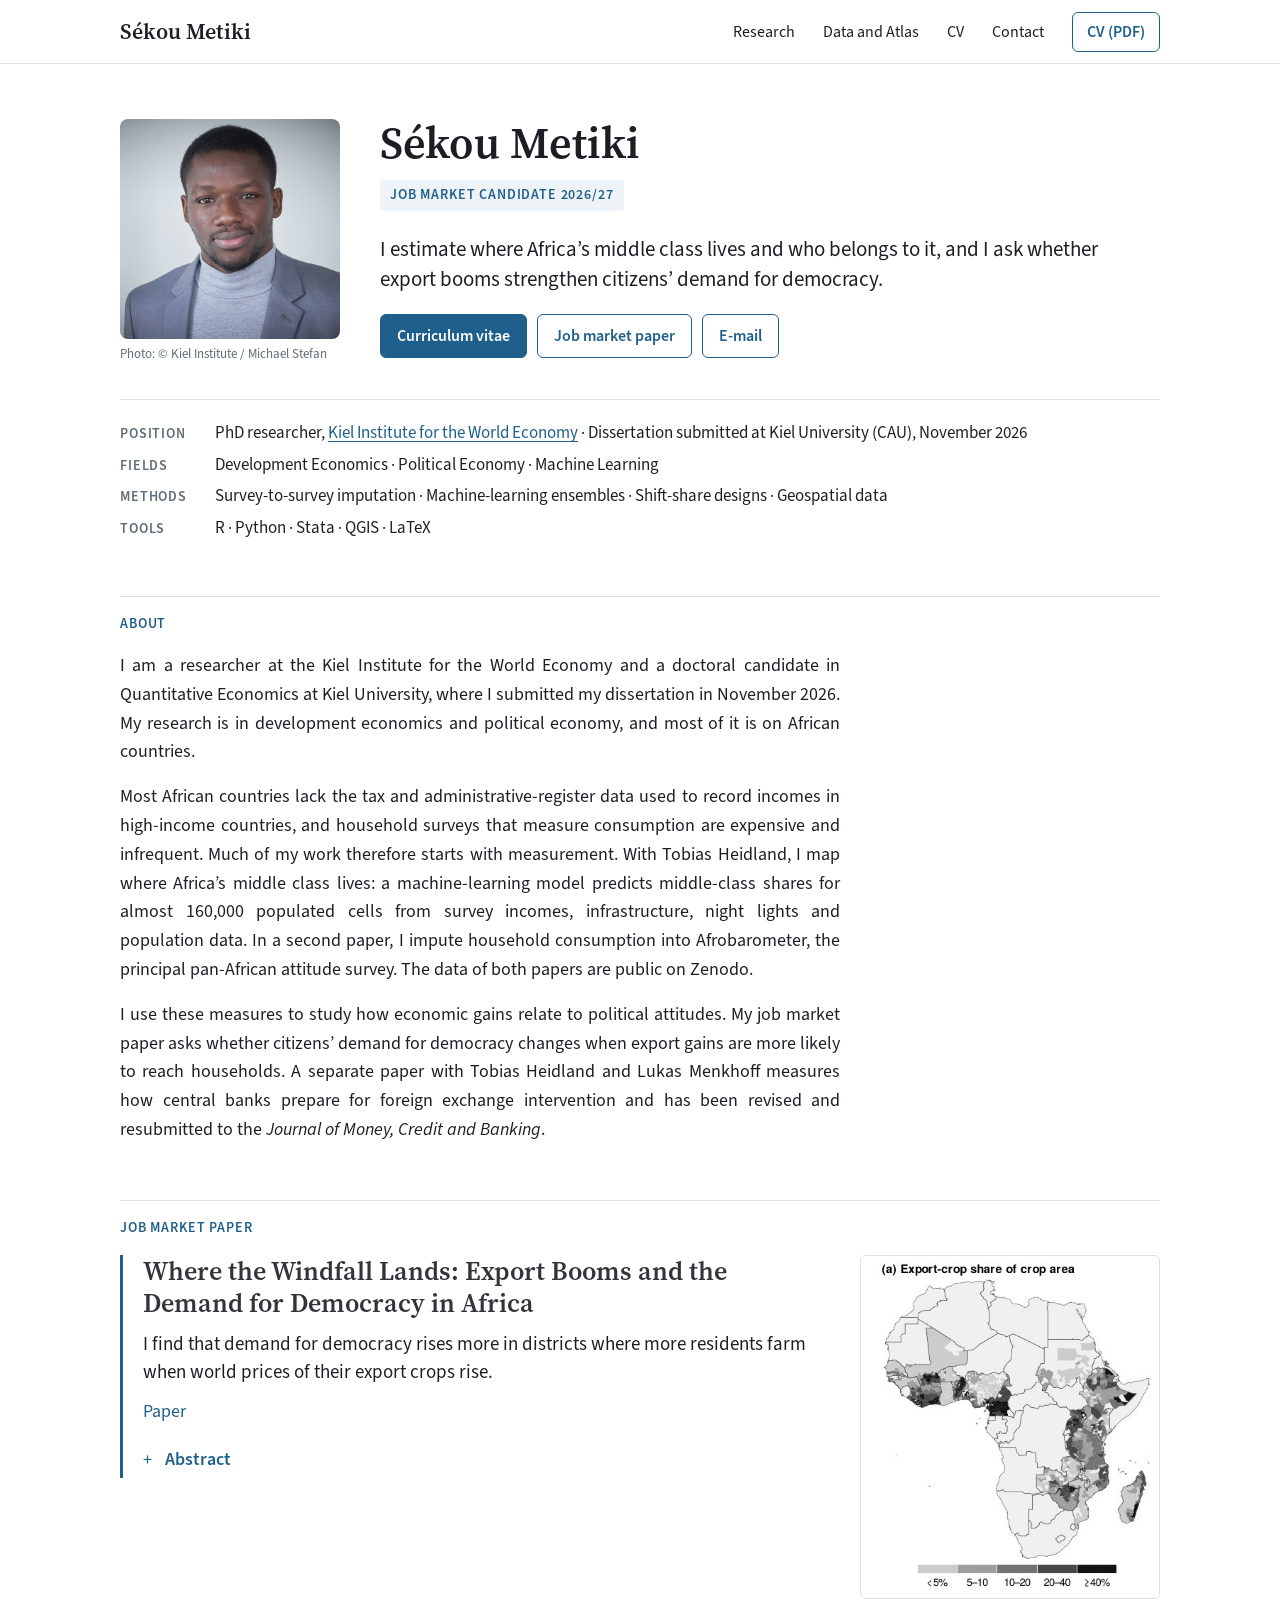
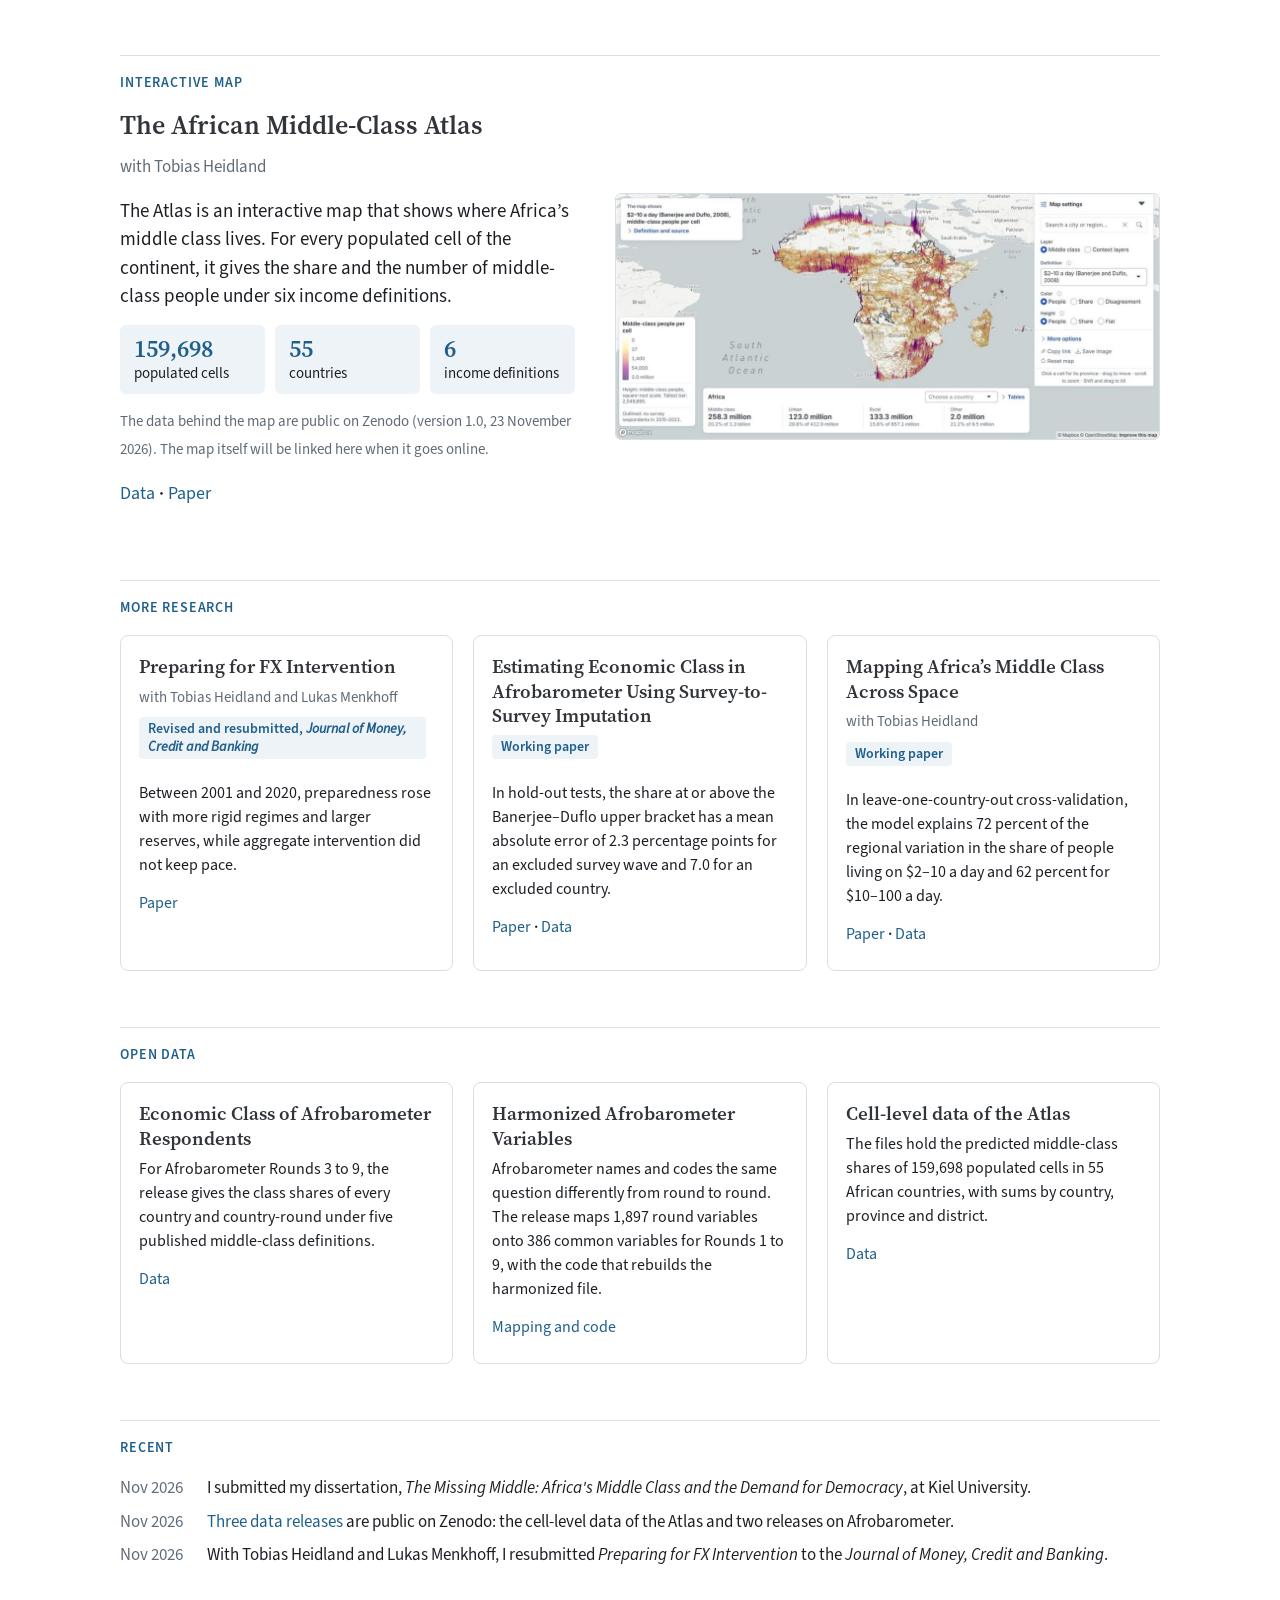
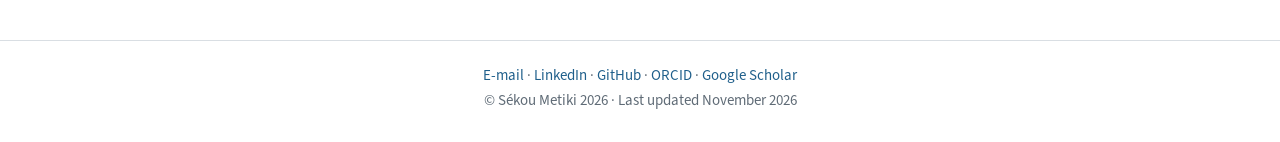
==== commit 4c43d2ee: "Add an About section to the home page and write the card and data descriptions as full sentences" ====
--- a/index.html
+++ b/index.html
@@ -42,7 +42,7 @@
 <link href="site_libs/quarto-html/quarto-syntax-highlighting-bf27225e3a48a9273f3daa8f8e829971.css" rel="stylesheet" id="quarto-text-highlighting-styles">
 <script src="site_libs/bootstrap/bootstrap.min.js"></script>
 <link href="site_libs/bootstrap/bootstrap-icons.css" rel="stylesheet">
-<link href="site_libs/bootstrap/bootstrap-763a885fac95e56f9dcf6519cffa5adc.min.css" rel="stylesheet" append-hash="true" id="quarto-bootstrap" data-mode="light">
+<link href="site_libs/bootstrap/bootstrap-ff05be61088430a6c8801f0d1b69521f.min.css" rel="stylesheet" append-hash="true" id="quarto-bootstrap" data-mode="light">
 <script id="quarto-search-options" type="application/json">{
   "language": {
     "search-no-results-text": "No results",
@@ -142,7 +142,7 @@
 </div>
 <div class="hero-body">
 <div class="hero-lead">
-<p>I measure the middle class in Africa where household data are limited, and I study how export booms relate to citizens’ demand for democracy.</p>
+<p>I estimate where Africa’s middle class lives and who belongs to it, and I ask whether export booms strengthen citizens’ demand for democracy.</p>
 </div>
 <div class="hero-actions">
   <a class="btn btn-primary" href="www/cv.pdf">Curriculum vitae</a>
@@ -160,6 +160,12 @@
   <dt>Methods</dt><dd>Survey-to-survey imputation · Machine-learning ensembles · Shift-share designs · Geospatial data</dd>
   <dt>Tools</dt><dd>R · Python · Stata · QGIS · LaTeX</dd>
 </dl>
+<section id="about" class="level2">
+<h2 class="anchored" data-anchor-id="about">About</h2>
+<p>I am a researcher at the Kiel Institute for the World Economy and a doctoral candidate in Quantitative Economics at Kiel University, where I submitted my dissertation in November 2026. My research is in development economics and political economy, and most of it is on African countries.</p>
+<p>Most African countries lack the tax and administrative-register data used to record incomes in high-income countries, and household surveys that measure consumption are expensive and infrequent. Much of my work therefore starts with measurement. With Tobias Heidland, I map where Africa’s middle class lives: a machine-learning model predicts middle-class shares for almost 160,000 populated cells from survey incomes, infrastructure, night lights and population data. In a second paper, I impute household consumption into Afrobarometer, the principal pan-African attitude survey. The data of both papers are public on Zenodo.</p>
+<p>I use these measures to study how economic gains relate to political attitudes. My job market paper asks whether citizens’ demand for democracy changes when export gains are more likely to reach households. A separate paper with Tobias Heidland and Lukas Menkhoff measures how central banks prepare for foreign exchange intervention and has been revised and resubmitted to the <em>Journal of Money, Credit and Banking</em>.</p>
+</section>
 <section id="job-market-paper" class="level2">
 <h2 class="anchored" data-anchor-id="job-market-paper">Job market paper</h2>
 <div class="feature feature-paper">
@@ -190,14 +196,14 @@
 <h3 class="anchored" data-anchor-id="the-african-middle-class-atlas"><a href="./data-products.html#atlas">The African Middle-Class Atlas</a></h3>
 <p><span class="byline">with Tobias Heidland</span></p>
 <div class="summary-line">
-<p>An interactive map of Africa’s middle class: for every populated cell, the share and the number of middle-class people under six income definitions.</p>
+<p>The Atlas is an interactive map that shows where Africa’s middle class lives. For every populated cell of the continent, it gives the share and the number of middle-class people under six income definitions.</p>
 </div>
 <ul class="stats">
   <li><strong>159,698</strong> populated cells</li>
   <li><strong>55</strong> countries</li>
   <li><strong>6</strong> income definitions</li>
 </ul>
-<p><span class="updated">The cell-level data, version 1.0 of 23 November 2026, are public on Zenodo. The interactive map follows with its launch.</span></p>
+<p><span class="updated">The data behind the map are public on Zenodo (version 1.0, 23 November 2026). The map itself will be linked here when it goes online.</span></p>
 <p><span class="links"><a href="https://doi.org/10.5281/zenodo.24451402">Data</a> · <a href="https://www.ssrn.com/abstract=7686998">Paper</a></span></p>
 </section>
 <div class="feature-media">
@@ -241,17 +247,17 @@
 <div class="card-grid">
 <section id="economic-class-of-afrobarometer-respondents" class="level3 pcard">
 <h3 class="anchored" data-anchor-id="economic-class-of-afrobarometer-respondents"><a href="./afrobarometer-economic-class-data.html">Economic Class of Afrobarometer Respondents</a></h3>
-<p>The class shares of every country and country-round under five published middle-class definitions, Rounds 3 to 9.</p>
+<p>For Afrobarometer Rounds 3 to 9, the release gives the class shares of every country and country-round under five published middle-class definitions.</p>
 <p><span class="links"><a href="https://doi.org/10.5281/zenodo.24453160">Data</a></span></p>
 </section>
 <section id="harmonized-afrobarometer-variables" class="level3 pcard">
 <h3 class="anchored" data-anchor-id="harmonized-afrobarometer-variables"><a href="./afrobarometer-harmonized-variables.html">Harmonized Afrobarometer Variables</a></h3>
-<p>A mapping of 1,897 round variables onto 386 common variables across Rounds 1 to 9, with the code that rebuilds the harmonized file.</p>
+<p>Afrobarometer names and codes the same question differently from round to round. The release maps 1,897 round variables onto 386 common variables for Rounds 1 to 9, with the code that rebuilds the harmonized file.</p>
 <p><span class="links"><a href="https://doi.org/10.5281/zenodo.24453207">Mapping and code</a></span></p>
 </section>
 <section id="cell-level-data-of-the-atlas" class="level3 pcard">
 <h3 class="anchored" data-anchor-id="cell-level-data-of-the-atlas"><a href="./africa-middle-class-cell-data.html">Cell-level data of the Atlas</a></h3>
-<p>Predicted middle-class shares for 159,698 populated cells in 55 African countries, with sums by country, province and district.</p>
+<p>The files hold the predicted middle-class shares of 159,698 populated cells in 55 African countries, with sums by country, province and district.</p>
 <p><span class="links"><a href="https://doi.org/10.5281/zenodo.24451402">Data</a></span></p>
 </section>
 </div>
@@ -259,9 +265,9 @@
 <section id="recent" class="level2">
 <h2 class="anchored" data-anchor-id="recent">Recent</h2>
 <dl class="dated">
-  <dt>Nov 2026</dt><dd>Dissertation submitted at Kiel University</dd>
-  <dt>Nov 2026</dt><dd><a href="data-products.html">Three data releases</a> on Zenodo</dd>
-  <dt>Nov 2026</dt><dd><em>Preparing for FX Intervention</em> resubmitted to the <em>Journal of Money, Credit and Banking</em></dd>
+  <dt>Nov 2026</dt><dd>I submitted my dissertation, <em>The Missing Middle: Africa's Middle Class and the Demand for Democracy</em>, at Kiel University.</dd>
+  <dt>Nov 2026</dt><dd><a href="data-products.html">Three data releases</a> are public on Zenodo: the cell-level data of the Atlas and two releases on Afrobarometer.</dd>
+  <dt>Nov 2026</dt><dd>With Tobias Heidland and Lukas Menkhoff, I resubmitted <em>Preparing for FX Intervention</em> to the <em>Journal of Money, Credit and Banking</em>.</dd>
 </dl>
 <script type="application/ld+json">
 {
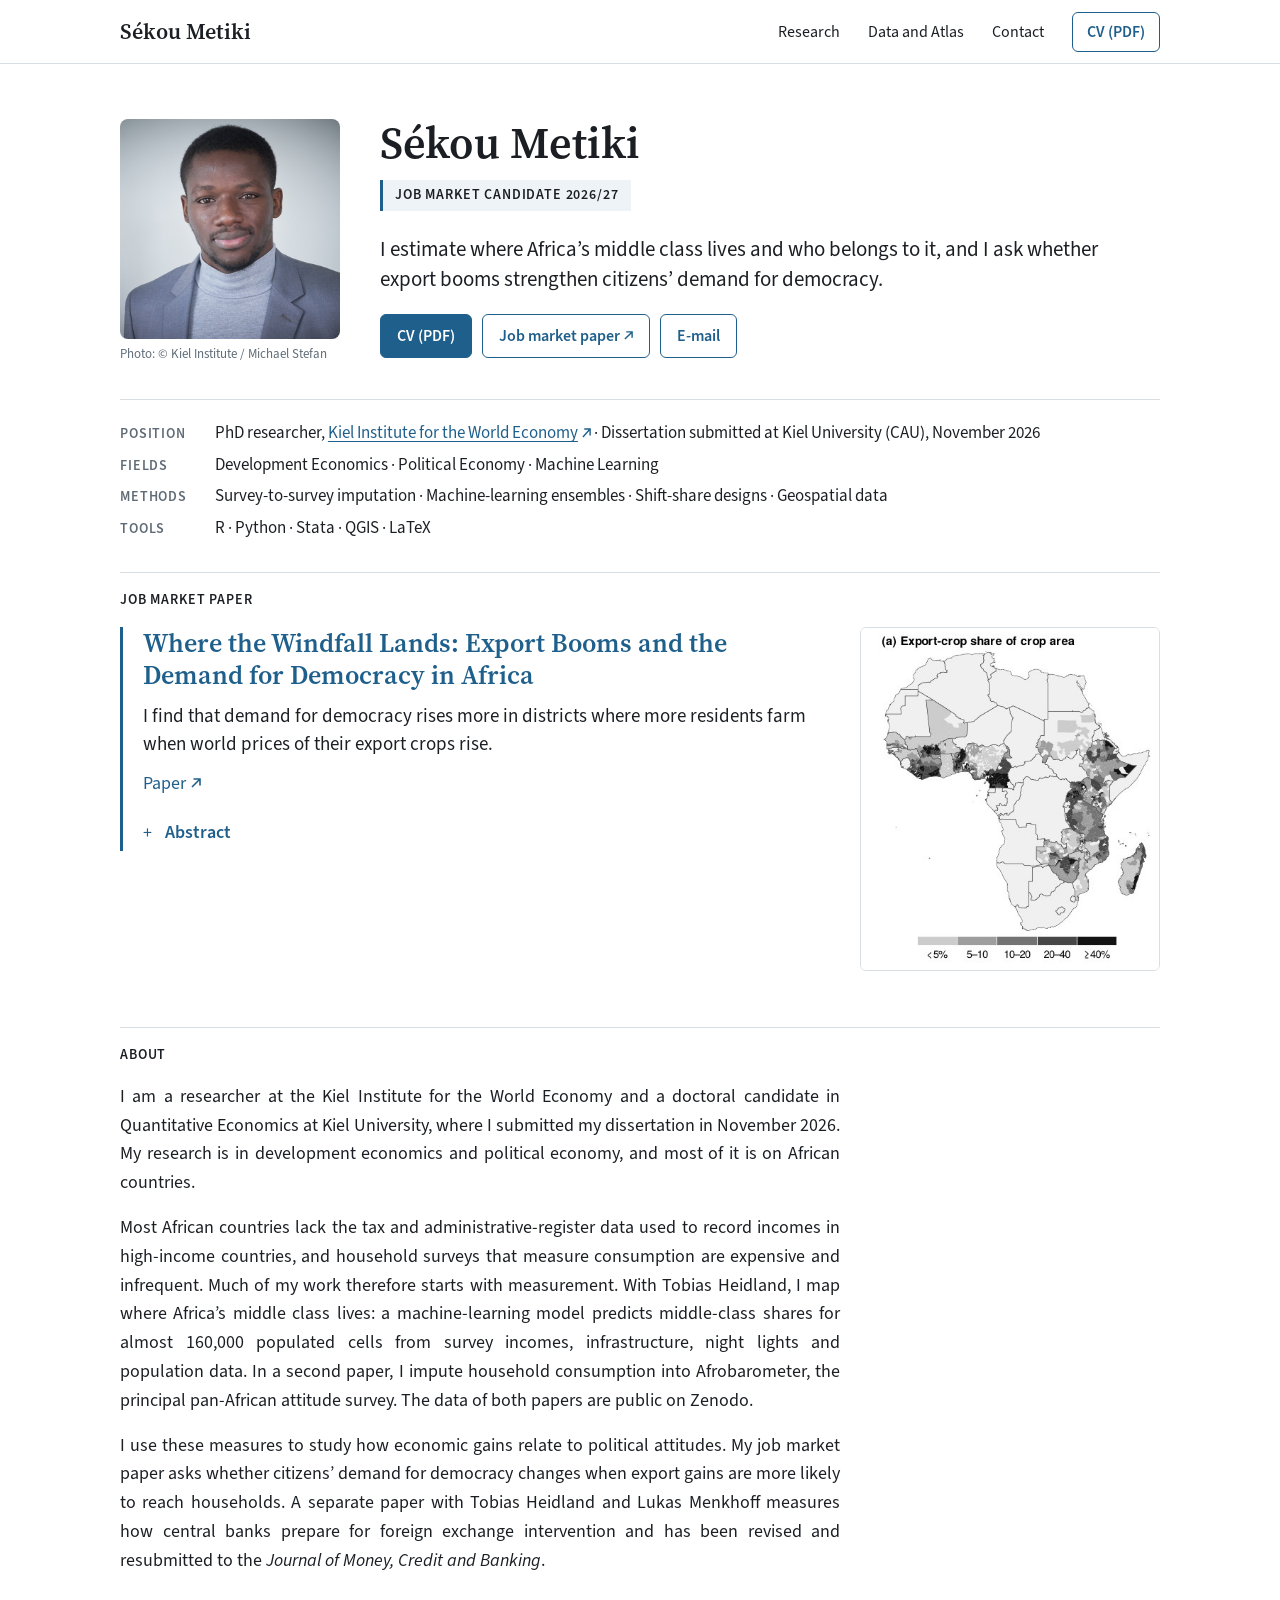
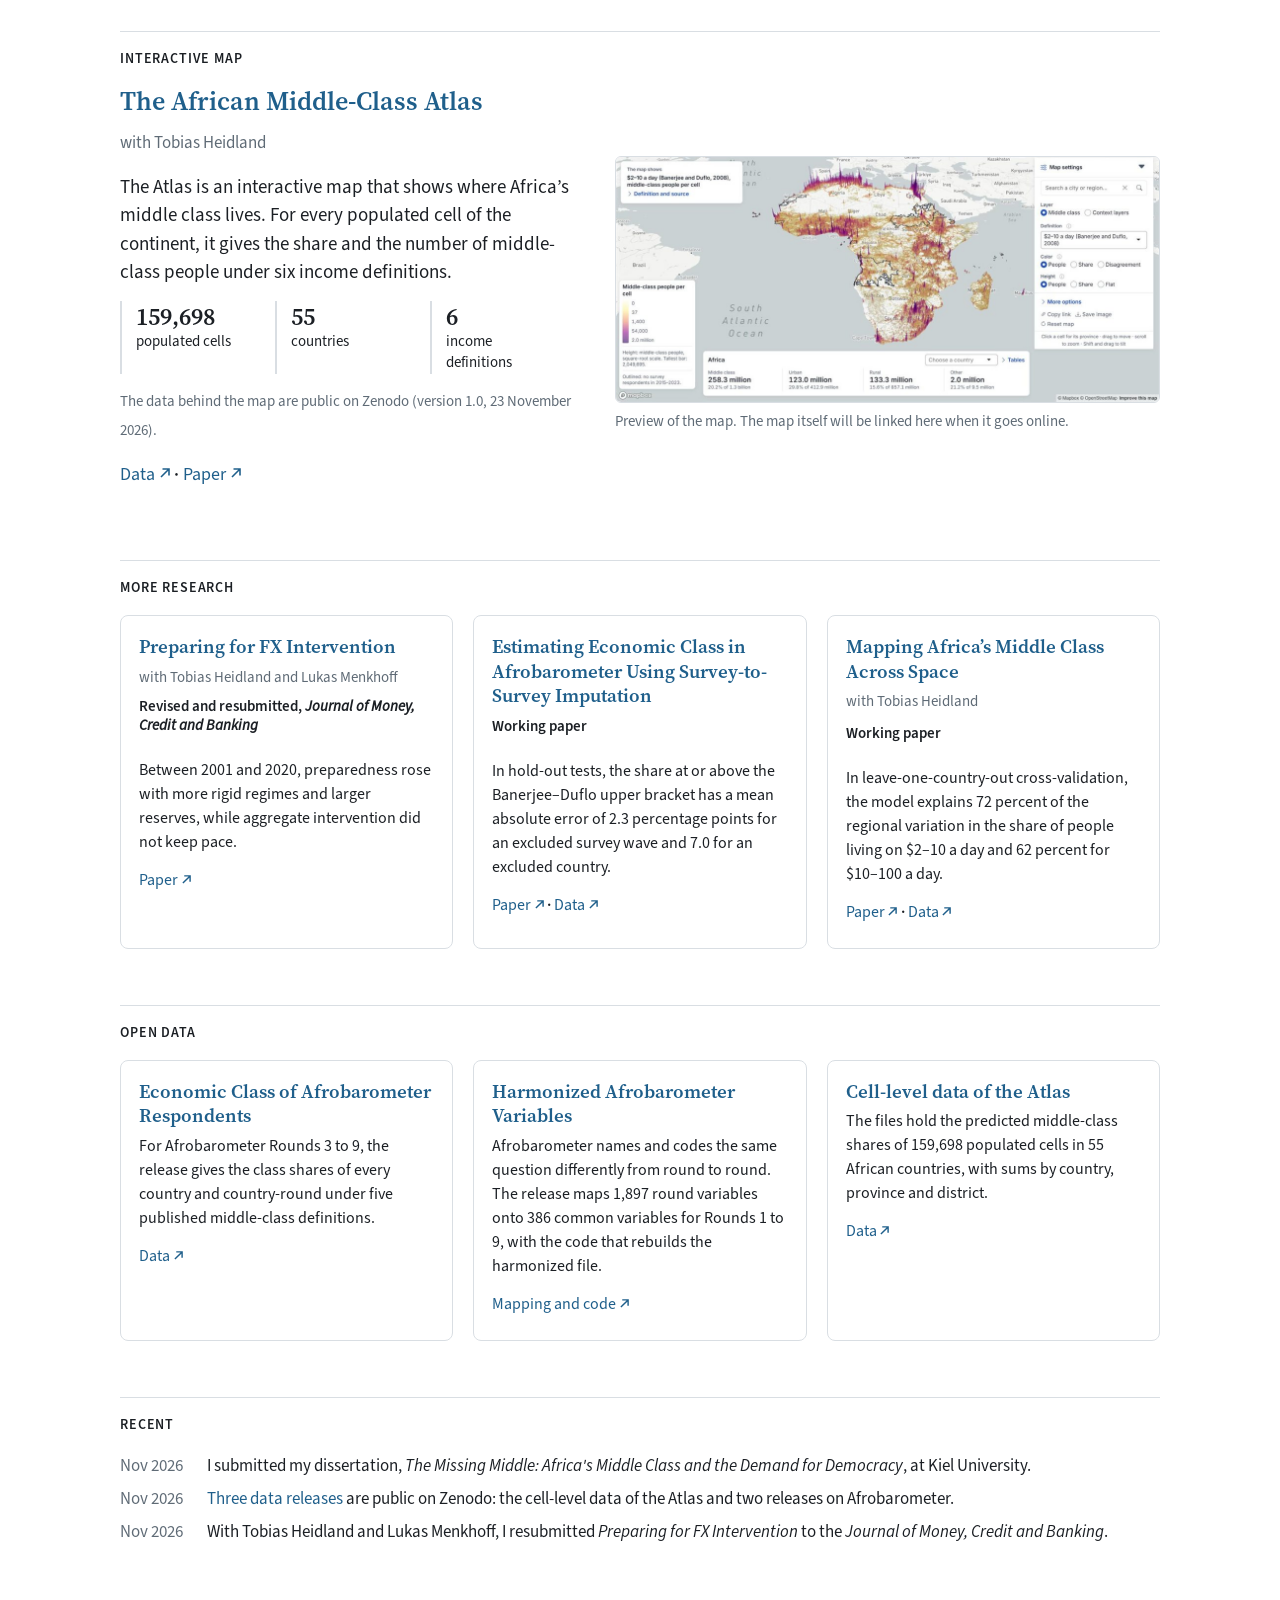
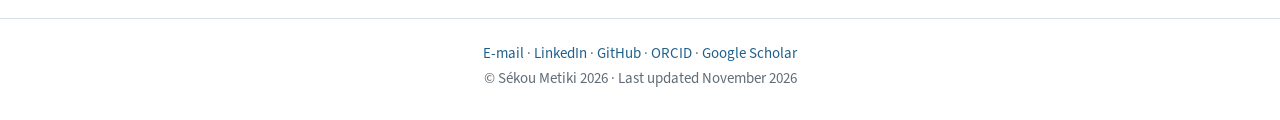
==== commit 52730093: "Mark what can be clicked, put the job market paper first on the home page, and keep one CV entry in " ====
--- a/index.html
+++ b/index.html
@@ -42,7 +42,7 @@
 <link href="site_libs/quarto-html/quarto-syntax-highlighting-bf27225e3a48a9273f3daa8f8e829971.css" rel="stylesheet" id="quarto-text-highlighting-styles">
 <script src="site_libs/bootstrap/bootstrap.min.js"></script>
 <link href="site_libs/bootstrap/bootstrap-icons.css" rel="stylesheet">
-<link href="site_libs/bootstrap/bootstrap-ff05be61088430a6c8801f0d1b69521f.min.css" rel="stylesheet" append-hash="true" id="quarto-bootstrap" data-mode="light">
+<link href="site_libs/bootstrap/bootstrap-6eb50f248209f6d5d3eefb9d7f31ee27.min.css" rel="stylesheet" append-hash="true" id="quarto-bootstrap" data-mode="light">
 <script id="quarto-search-options" type="application/json">{
   "language": {
     "search-no-results-text": "No results",
@@ -98,10 +98,6 @@
 <span class="menu-text">Data and Atlas</span></a>
   </li>  
   <li class="nav-item">
-    <a class="nav-link" href="./cv.html"> 
-<span class="menu-text">CV</span></a>
-  </li>  
-  <li class="nav-item">
     <a class="nav-link" href="./contact.html"> 
 <span class="menu-text">Contact</span></a>
   </li>  
@@ -145,7 +141,7 @@
 <p>I estimate where Africa’s middle class lives and who belongs to it, and I ask whether export booms strengthen citizens’ demand for democracy.</p>
 </div>
 <div class="hero-actions">
-  <a class="btn btn-primary" href="www/cv.pdf">Curriculum vitae</a>
+  <a class="btn btn-primary" href="www/cv.pdf">CV (PDF)</a>
   <a class="btn btn-outline-primary" href="https://www.ssrn.com/abstract=7686983" target="_blank" rel="noopener">Job market paper</a>
   <a class="btn btn-outline-primary" href="mailto:sekou.metiki@kielinstitut.de">E-mail</a>
 </div>
@@ -160,12 +156,6 @@
   <dt>Methods</dt><dd>Survey-to-survey imputation · Machine-learning ensembles · Shift-share designs · Geospatial data</dd>
   <dt>Tools</dt><dd>R · Python · Stata · QGIS · LaTeX</dd>
 </dl>
-<section id="about" class="level2">
-<h2 class="anchored" data-anchor-id="about">About</h2>
-<p>I am a researcher at the Kiel Institute for the World Economy and a doctoral candidate in Quantitative Economics at Kiel University, where I submitted my dissertation in November 2026. My research is in development economics and political economy, and most of it is on African countries.</p>
-<p>Most African countries lack the tax and administrative-register data used to record incomes in high-income countries, and household surveys that measure consumption are expensive and infrequent. Much of my work therefore starts with measurement. With Tobias Heidland, I map where Africa’s middle class lives: a machine-learning model predicts middle-class shares for almost 160,000 populated cells from survey incomes, infrastructure, night lights and population data. In a second paper, I impute household consumption into Afrobarometer, the principal pan-African attitude survey. The data of both papers are public on Zenodo.</p>
-<p>I use these measures to study how economic gains relate to political attitudes. My job market paper asks whether citizens’ demand for democracy changes when export gains are more likely to reach households. A separate paper with Tobias Heidland and Lukas Menkhoff measures how central banks prepare for foreign exchange intervention and has been revised and resubmitted to the <em>Journal of Money, Credit and Banking</em>.</p>
-</section>
 <section id="job-market-paper" class="level2">
 <h2 class="anchored" data-anchor-id="job-market-paper">Job market paper</h2>
 <div class="feature feature-paper">
@@ -185,9 +175,15 @@
 </details>
 </section>
 <div class="feature-media">
-<p><img src="www/research/windfall-export-crop-share.jpg" alt="Map of the export-crop share of crop area by district in the sample" width="420" height="482" loading="lazy"></p>
-</div>
-</div>
+<p><a href="where-the-windfall-lands.html" tabindex="-1"><img src="www/research/windfall-export-crop-share.jpg" alt="Map of the export-crop share of crop area by district in the sample" width="420" height="482" loading="lazy"></a></p>
+</div>
+</div>
+</section>
+<section id="about" class="level2">
+<h2 class="anchored" data-anchor-id="about">About</h2>
+<p>I am a researcher at the Kiel Institute for the World Economy and a doctoral candidate in Quantitative Economics at Kiel University, where I submitted my dissertation in November 2026. My research is in development economics and political economy, and most of it is on African countries.</p>
+<p>Most African countries lack the tax and administrative-register data used to record incomes in high-income countries, and household surveys that measure consumption are expensive and infrequent. Much of my work therefore starts with measurement. With Tobias Heidland, I map where Africa’s middle class lives: a machine-learning model predicts middle-class shares for almost 160,000 populated cells from survey incomes, infrastructure, night lights and population data. In a second paper, I impute household consumption into Afrobarometer, the principal pan-African attitude survey. The data of both papers are public on Zenodo.</p>
+<p>I use these measures to study how economic gains relate to political attitudes. My job market paper asks whether citizens’ demand for democracy changes when export gains are more likely to reach households. A separate paper with Tobias Heidland and Lukas Menkhoff measures how central banks prepare for foreign exchange intervention and has been revised and resubmitted to the <em>Journal of Money, Credit and Banking</em>.</p>
 </section>
 <section id="interactive-map" class="level2">
 <h2 class="anchored" data-anchor-id="interactive-map">Interactive map</h2>
@@ -203,11 +199,12 @@
   <li><strong>55</strong> countries</li>
   <li><strong>6</strong> income definitions</li>
 </ul>
-<p><span class="updated">The data behind the map are public on Zenodo (version 1.0, 23 November 2026). The map itself will be linked here when it goes online.</span></p>
+<p><span class="updated">The data behind the map are public on Zenodo (version 1.0, 23 November 2026).</span></p>
 <p><span class="links"><a href="https://doi.org/10.5281/zenodo.24451402">Data</a> · <a href="https://www.ssrn.com/abstract=7686998">Paper</a></span></p>
 </section>
 <div class="feature-media">
-<p><img src="www/atlas/atlas-map.jpg" alt="The Atlas: a map of Africa with a bar on every populated cell for its number of middle-class people, with a legend, the map settings and the totals for Africa" width="1100" height="496" loading="lazy"></p>
+<p><a href="data-products.html#atlas" tabindex="-1"><img src="www/atlas/atlas-map.jpg" alt="The Atlas: a map of Africa with a bar on every populated cell for its number of middle-class people, with a legend, the map settings and the totals for Africa" width="1100" height="496" loading="lazy"></a></p>
+<p><span class="caption">Preview of the map. The map itself will be linked here when it goes online.</span></p>
 </div>
 </div>
 </section>
@@ -229,7 +226,7 @@
 <div class="result" data-paper="afrobarometer">
 <p>In hold-out tests, the share at or above the Banerjee–Duflo upper bracket has a mean absolute error of 2.3 percentage points for an excluded survey wave and 7.0 for an excluded country.</p>
 </div>
-<p><span class="links"><a href="https://www.ssrn.com/abstract=7687039">Paper</a> · <a href="./data-products.html#middle-class-shares">Data</a></span></p>
+<p><span class="links"><a href="https://www.ssrn.com/abstract=7687039">Paper</a> · <a href="https://doi.org/10.5281/zenodo.24453160">Data</a></span></p>
 </section>
 <section id="mapping-africas-middle-class-across-space" class="level3 pcard">
 <h3 class="anchored" data-anchor-id="mapping-africas-middle-class-across-space"><a href="./mapping-africas-middle-class.html">Mapping Africa’s Middle Class Across Space</a></h3>
@@ -238,7 +235,7 @@
 <div class="result" data-paper="mapping">
 <p>In leave-one-country-out cross-validation, the model explains 72 percent of the regional variation in the share of people living on $2–10 a day and 62 percent for $10–100 a day.</p>
 </div>
-<p><span class="links"><a href="https://www.ssrn.com/abstract=7686998">Paper</a> · <a href="./data-products.html#atlas">Data</a></span></p>
+<p><span class="links"><a href="https://www.ssrn.com/abstract=7686998">Paper</a> · <a href="https://doi.org/10.5281/zenodo.24451402">Data</a></span></p>
 </section>
 </div>
 </section>
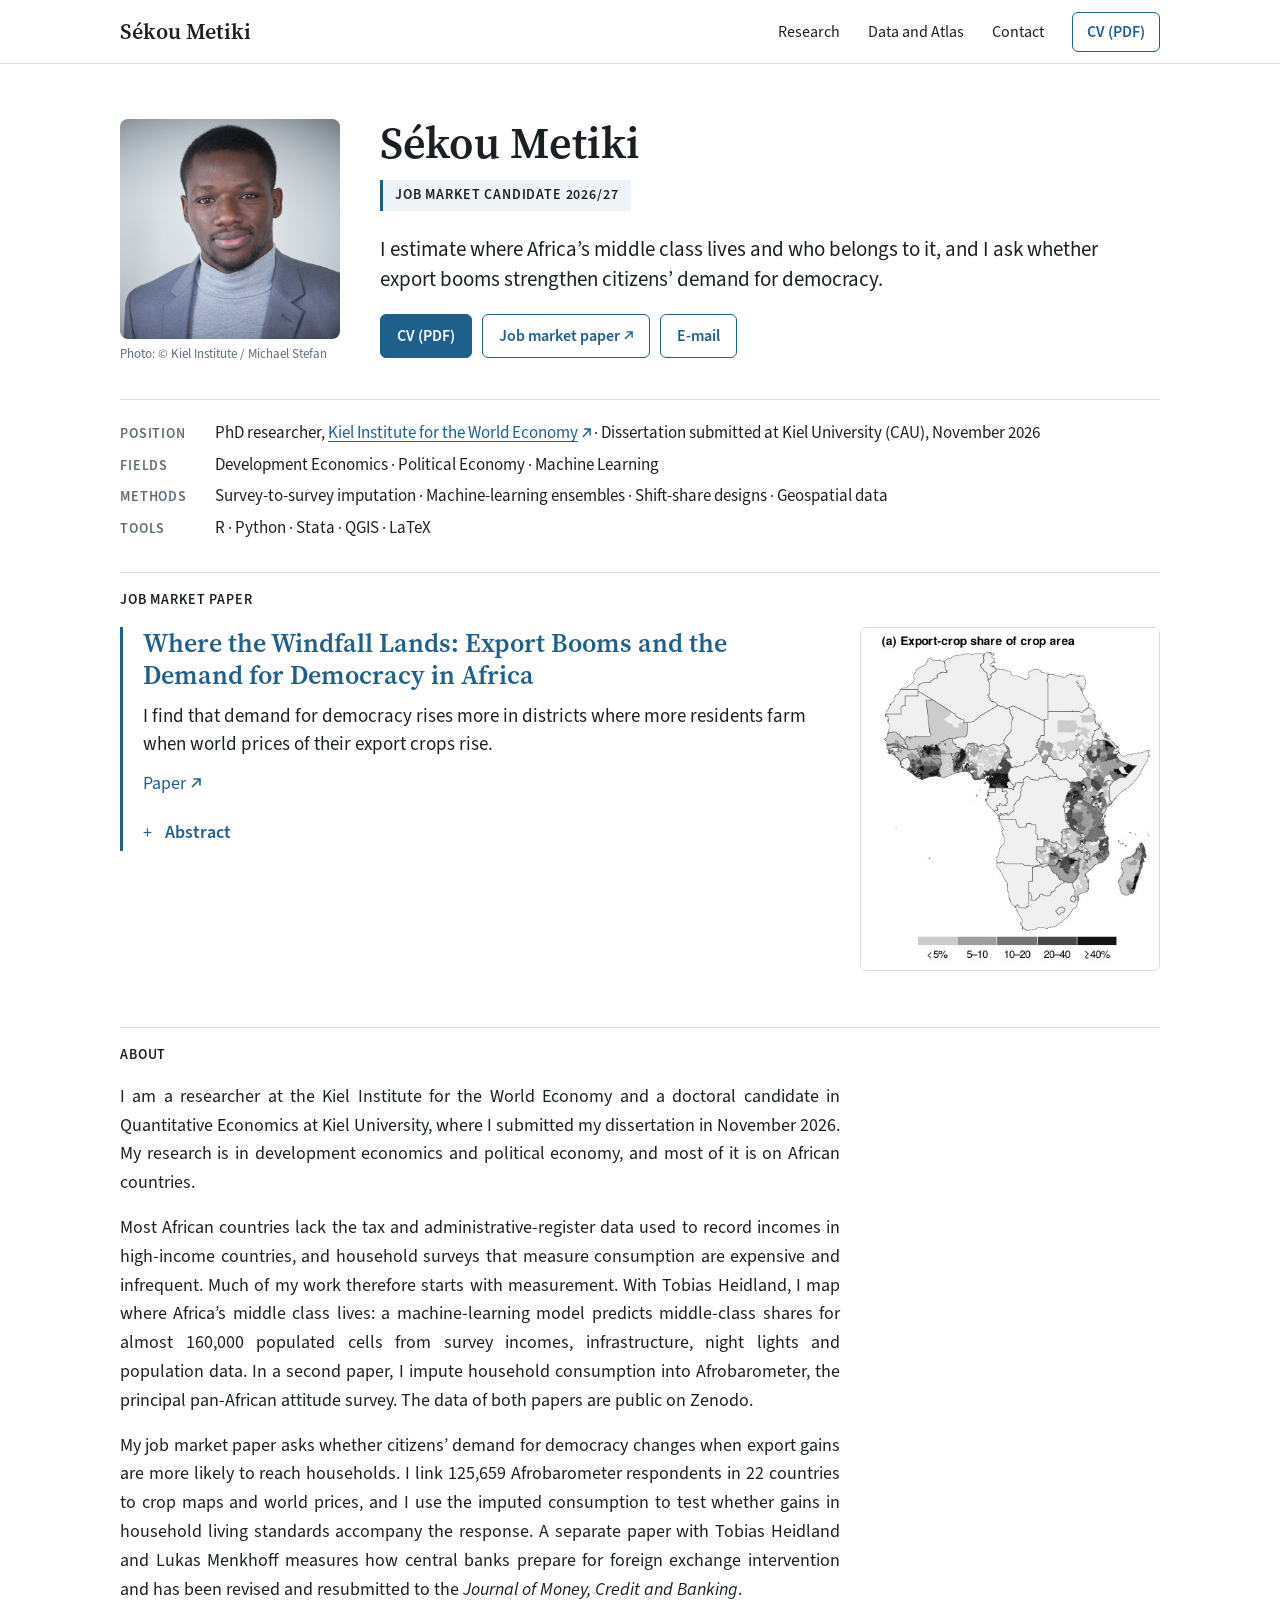
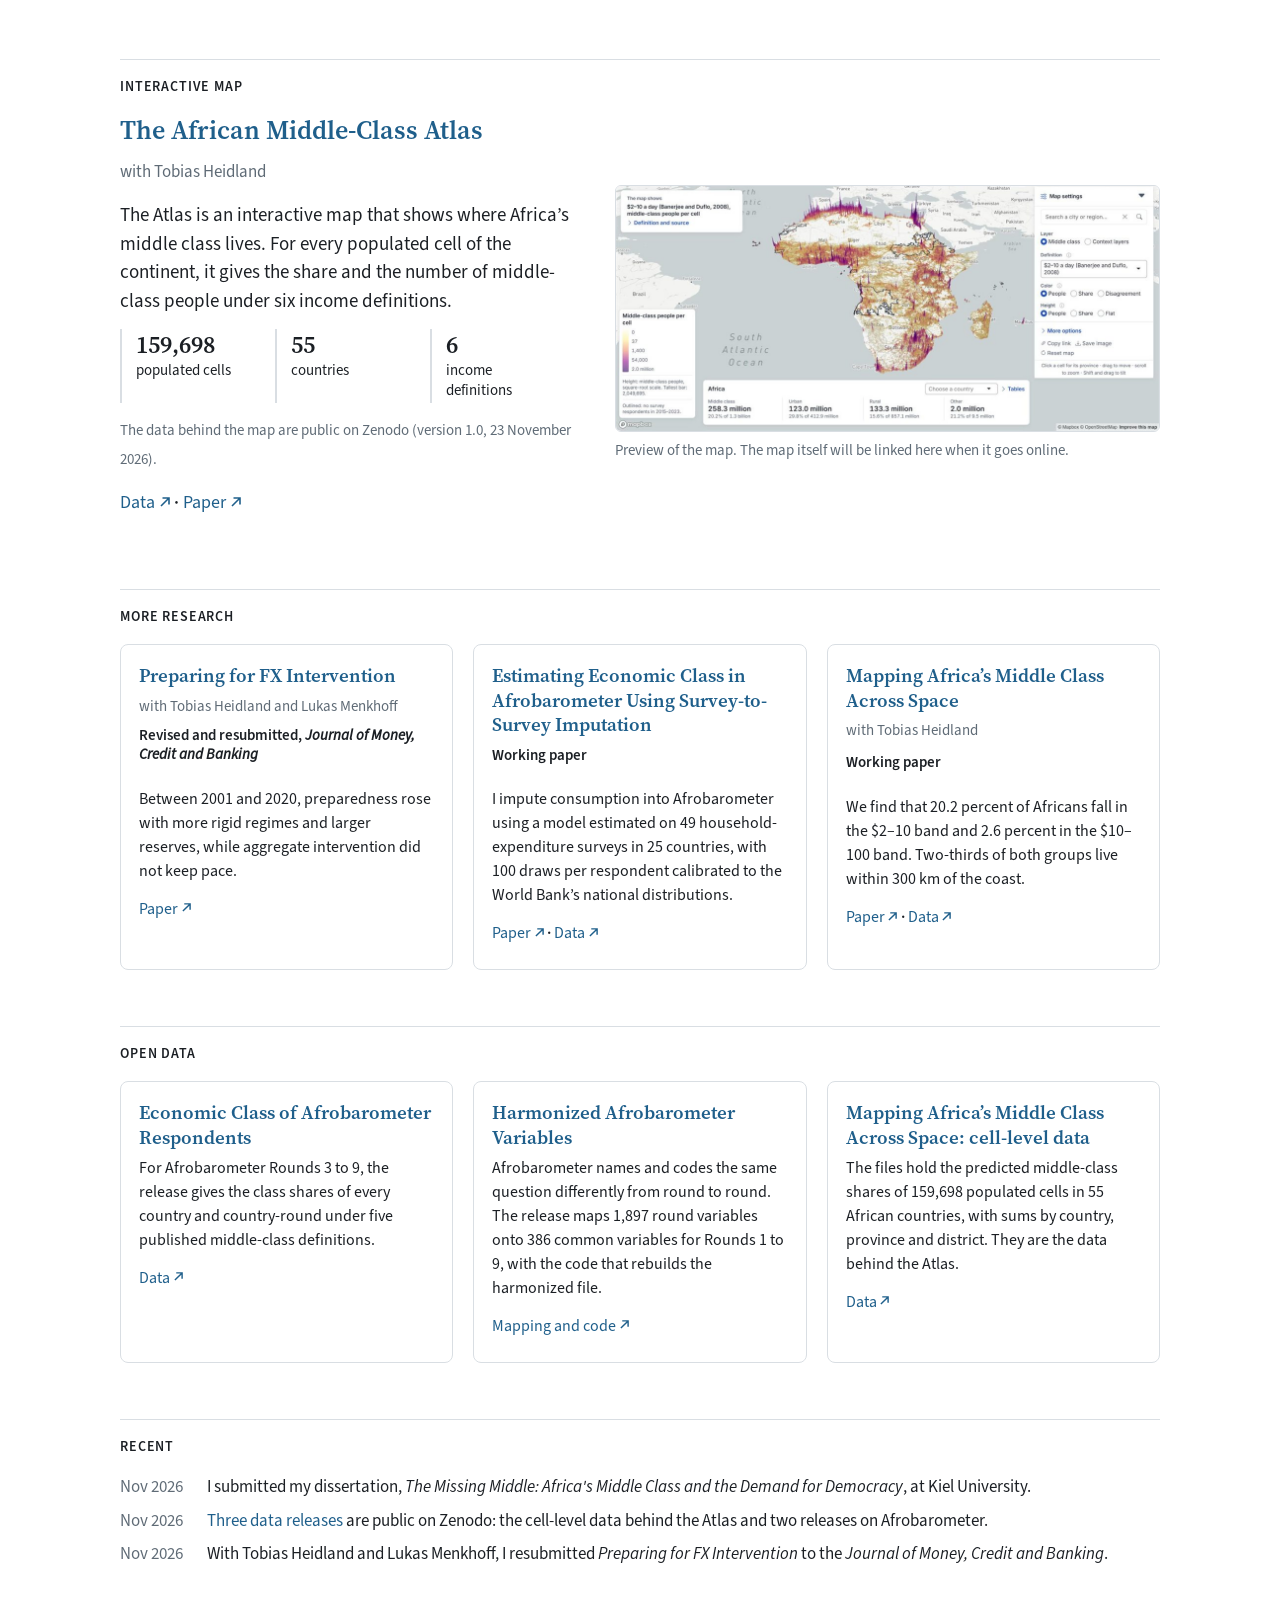
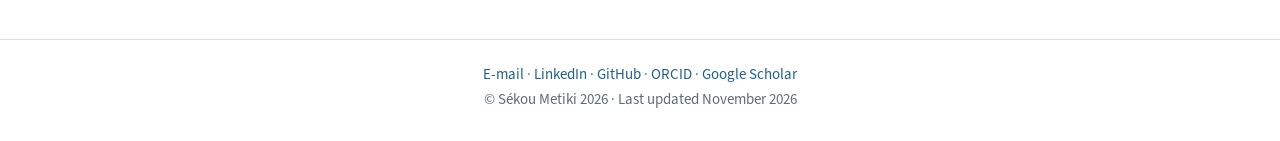
==== commit 4dd025af: "Show what each paper finds, name the cell-level data by their title, and renew the CV" ====
--- a/index.html
+++ b/index.html
@@ -183,7 +183,7 @@
 <h2 class="anchored" data-anchor-id="about">About</h2>
 <p>I am a researcher at the Kiel Institute for the World Economy and a doctoral candidate in Quantitative Economics at Kiel University, where I submitted my dissertation in November 2026. My research is in development economics and political economy, and most of it is on African countries.</p>
 <p>Most African countries lack the tax and administrative-register data used to record incomes in high-income countries, and household surveys that measure consumption are expensive and infrequent. Much of my work therefore starts with measurement. With Tobias Heidland, I map where Africa’s middle class lives: a machine-learning model predicts middle-class shares for almost 160,000 populated cells from survey incomes, infrastructure, night lights and population data. In a second paper, I impute household consumption into Afrobarometer, the principal pan-African attitude survey. The data of both papers are public on Zenodo.</p>
-<p>I use these measures to study how economic gains relate to political attitudes. My job market paper asks whether citizens’ demand for democracy changes when export gains are more likely to reach households. A separate paper with Tobias Heidland and Lukas Menkhoff measures how central banks prepare for foreign exchange intervention and has been revised and resubmitted to the <em>Journal of Money, Credit and Banking</em>.</p>
+<p>My job market paper asks whether citizens’ demand for democracy changes when export gains are more likely to reach households. I link 125,659 Afrobarometer respondents in 22 countries to crop maps and world prices, and I use the imputed consumption to test whether gains in household living standards accompany the response. A separate paper with Tobias Heidland and Lukas Menkhoff measures how central banks prepare for foreign exchange intervention and has been revised and resubmitted to the <em>Journal of Money, Credit and Banking</em>.</p>
 </section>
 <section id="interactive-map" class="level2">
 <h2 class="anchored" data-anchor-id="interactive-map">Interactive map</h2>
@@ -224,7 +224,7 @@
 <h3 class="anchored" data-anchor-id="estimating-economic-class-in-afrobarometer-using-survey-to-survey-imputation"><a href="./economic-class-in-afrobarometer.html">Estimating Economic Class in Afrobarometer Using Survey-to-Survey Imputation</a></h3>
 <p><span class="venue"><span class="chip">Working paper</span></span></p>
 <div class="result" data-paper="afrobarometer">
-<p>In hold-out tests, the share at or above the Banerjee–Duflo upper bracket has a mean absolute error of 2.3 percentage points for an excluded survey wave and 7.0 for an excluded country.</p>
+<p>I impute consumption into Afrobarometer using a model estimated on 49 household-expenditure surveys in 25 countries, with 100 draws per respondent calibrated to the World Bank’s national distributions.</p>
 </div>
 <p><span class="links"><a href="https://www.ssrn.com/abstract=7687039">Paper</a> · <a href="https://doi.org/10.5281/zenodo.24453160">Data</a></span></p>
 </section>
@@ -233,7 +233,7 @@
 <p><span class="byline">with Tobias Heidland</span></p>
 <p><span class="venue"><span class="chip">Working paper</span></span></p>
 <div class="result" data-paper="mapping">
-<p>In leave-one-country-out cross-validation, the model explains 72 percent of the regional variation in the share of people living on $2–10 a day and 62 percent for $10–100 a day.</p>
+<p>We find that 20.2 percent of Africans fall in the $2–10 band and 2.6 percent in the $10–100 band. Two-thirds of both groups live within 300 km of the coast.</p>
 </div>
 <p><span class="links"><a href="https://www.ssrn.com/abstract=7686998">Paper</a> · <a href="https://doi.org/10.5281/zenodo.24451402">Data</a></span></p>
 </section>
@@ -252,9 +252,9 @@
 <p>Afrobarometer names and codes the same question differently from round to round. The release maps 1,897 round variables onto 386 common variables for Rounds 1 to 9, with the code that rebuilds the harmonized file.</p>
 <p><span class="links"><a href="https://doi.org/10.5281/zenodo.24453207">Mapping and code</a></span></p>
 </section>
-<section id="cell-level-data-of-the-atlas" class="level3 pcard">
-<h3 class="anchored" data-anchor-id="cell-level-data-of-the-atlas"><a href="./africa-middle-class-cell-data.html">Cell-level data of the Atlas</a></h3>
-<p>The files hold the predicted middle-class shares of 159,698 populated cells in 55 African countries, with sums by country, province and district.</p>
+<section id="mapping-africas-middle-class-across-space-cell-level-data" class="level3 pcard">
+<h3 class="anchored" data-anchor-id="mapping-africas-middle-class-across-space-cell-level-data"><a href="./africa-middle-class-cell-data.html">Mapping Africa’s Middle Class Across Space: cell-level data</a></h3>
+<p>The files hold the predicted middle-class shares of 159,698 populated cells in 55 African countries, with sums by country, province and district. They are the data behind the Atlas.</p>
 <p><span class="links"><a href="https://doi.org/10.5281/zenodo.24451402">Data</a></span></p>
 </section>
 </div>
@@ -263,7 +263,7 @@
 <h2 class="anchored" data-anchor-id="recent">Recent</h2>
 <dl class="dated">
   <dt>Nov 2026</dt><dd>I submitted my dissertation, <em>The Missing Middle: Africa's Middle Class and the Demand for Democracy</em>, at Kiel University.</dd>
-  <dt>Nov 2026</dt><dd><a href="data-products.html">Three data releases</a> are public on Zenodo: the cell-level data of the Atlas and two releases on Afrobarometer.</dd>
+  <dt>Nov 2026</dt><dd><a href="data-products.html">Three data releases</a> are public on Zenodo: the cell-level data behind the Atlas and two releases on Afrobarometer.</dd>
   <dt>Nov 2026</dt><dd>With Tobias Heidland and Lukas Menkhoff, I resubmitted <em>Preparing for FX Intervention</em> to the <em>Journal of Money, Credit and Banking</em>.</dd>
 </dl>
 <script type="application/ld+json">
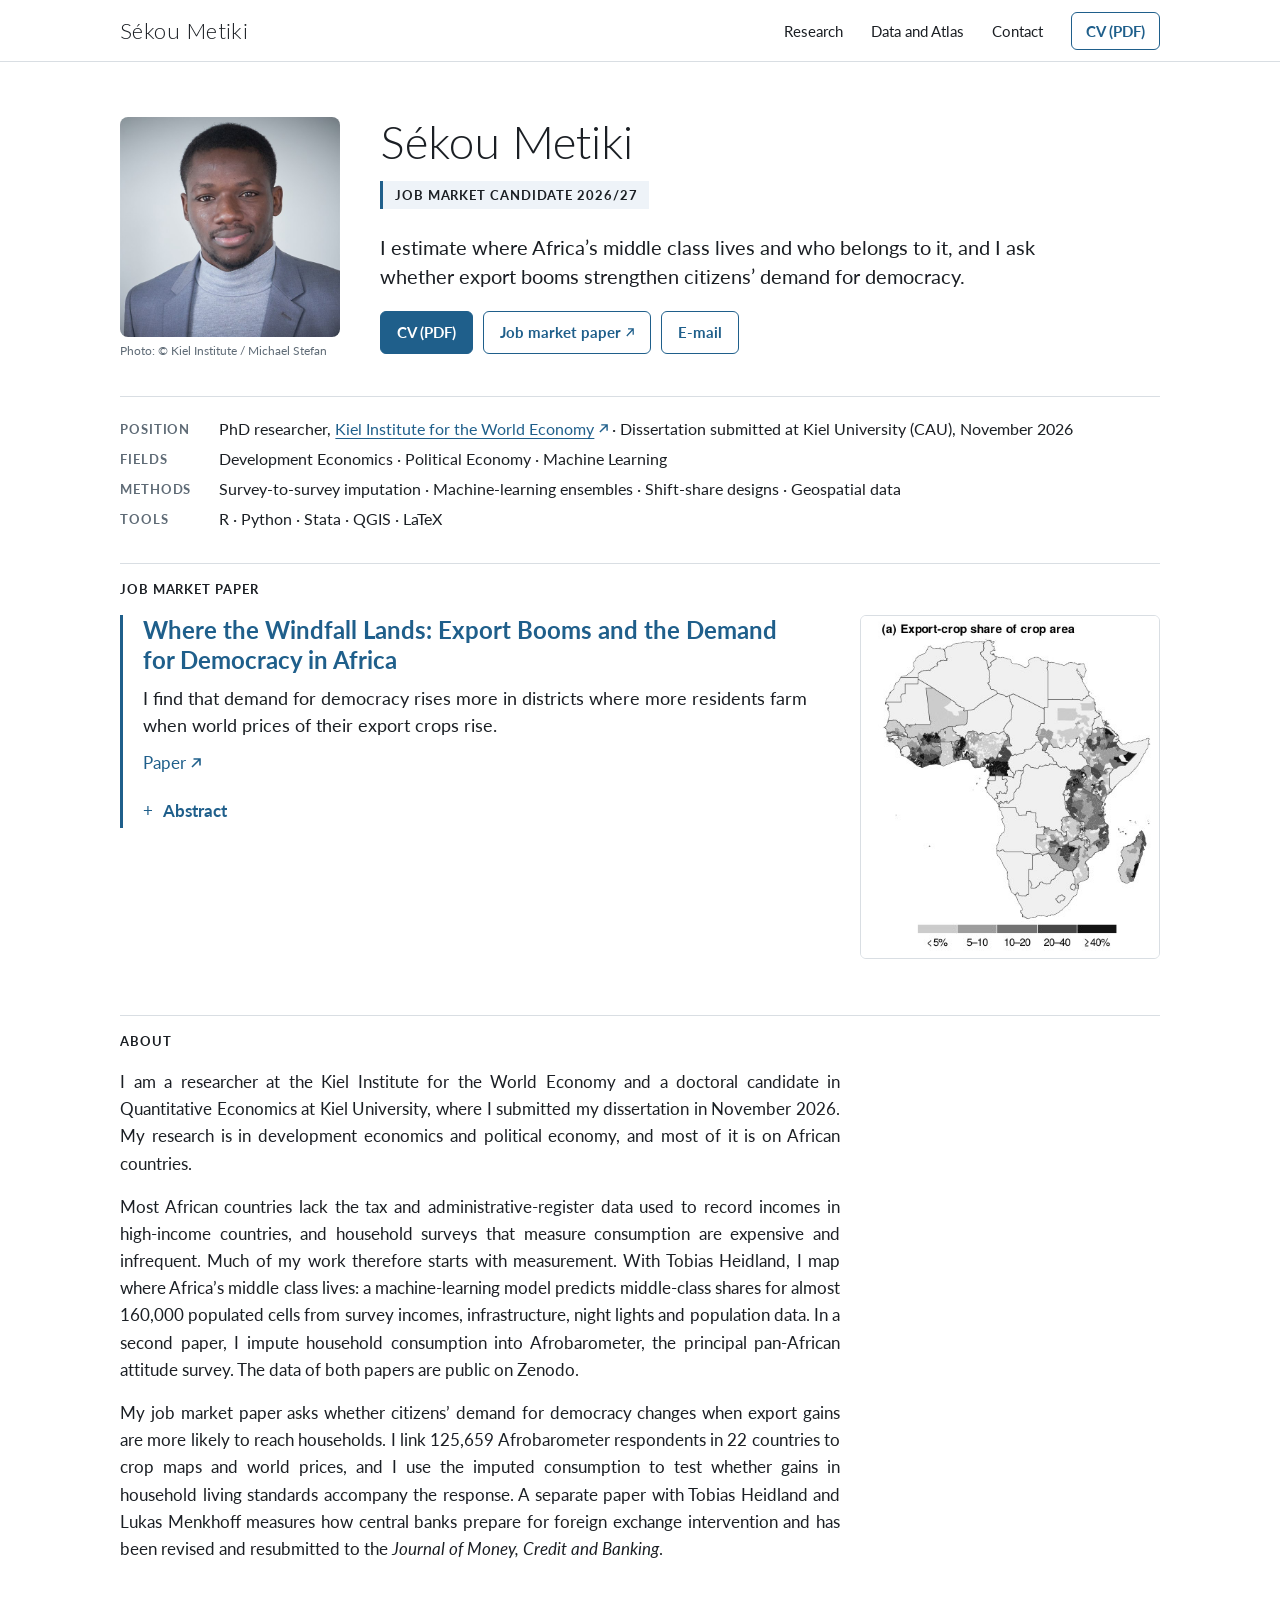
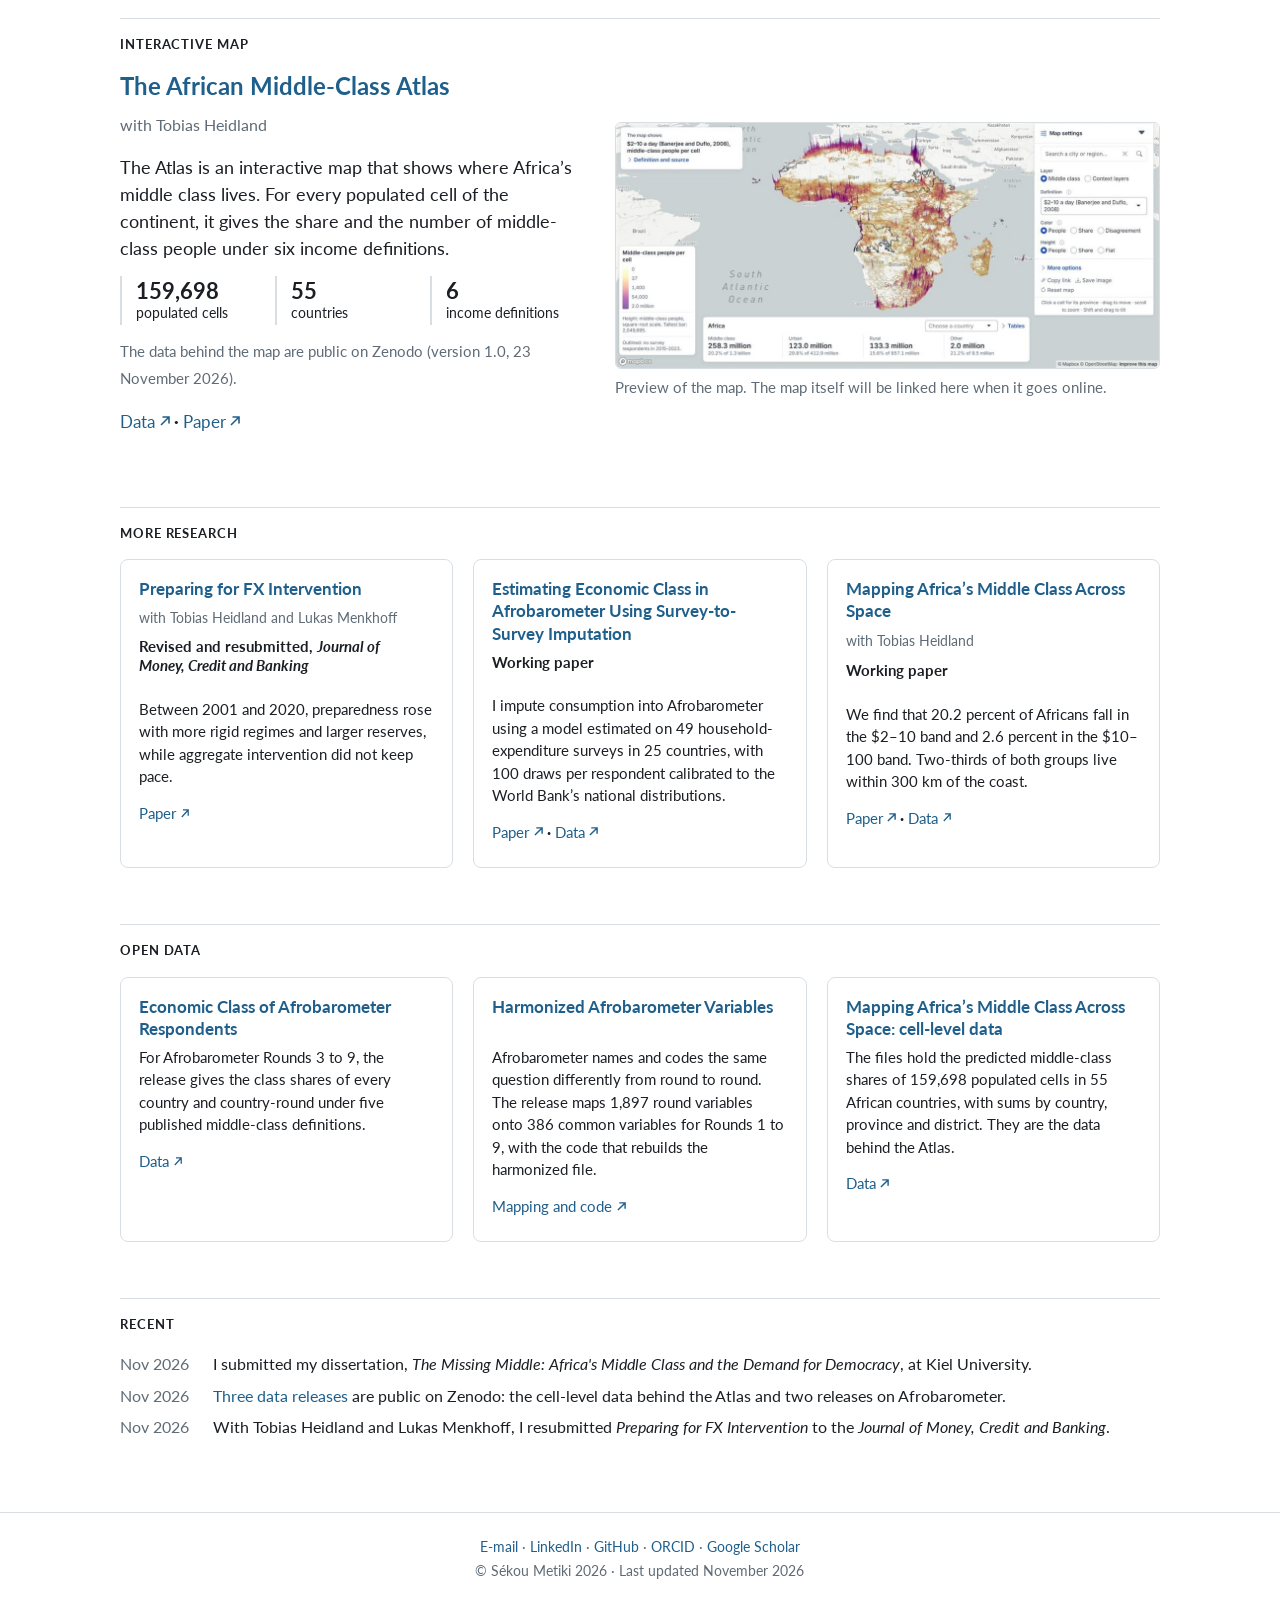
==== commit f7a71b6b: "Set the pages in Lato" ====
--- a/index.html
+++ b/index.html
@@ -42,7 +42,7 @@
 <link href="site_libs/quarto-html/quarto-syntax-highlighting-bf27225e3a48a9273f3daa8f8e829971.css" rel="stylesheet" id="quarto-text-highlighting-styles">
 <script src="site_libs/bootstrap/bootstrap.min.js"></script>
 <link href="site_libs/bootstrap/bootstrap-icons.css" rel="stylesheet">
-<link href="site_libs/bootstrap/bootstrap-6eb50f248209f6d5d3eefb9d7f31ee27.min.css" rel="stylesheet" append-hash="true" id="quarto-bootstrap" data-mode="light">
+<link href="site_libs/bootstrap/bootstrap-152c4115f797a3b197795b0ebbd2e33e.min.css" rel="stylesheet" append-hash="true" id="quarto-bootstrap" data-mode="light">
 <script id="quarto-search-options" type="application/json">{
   "language": {
     "search-no-results-text": "No results",
